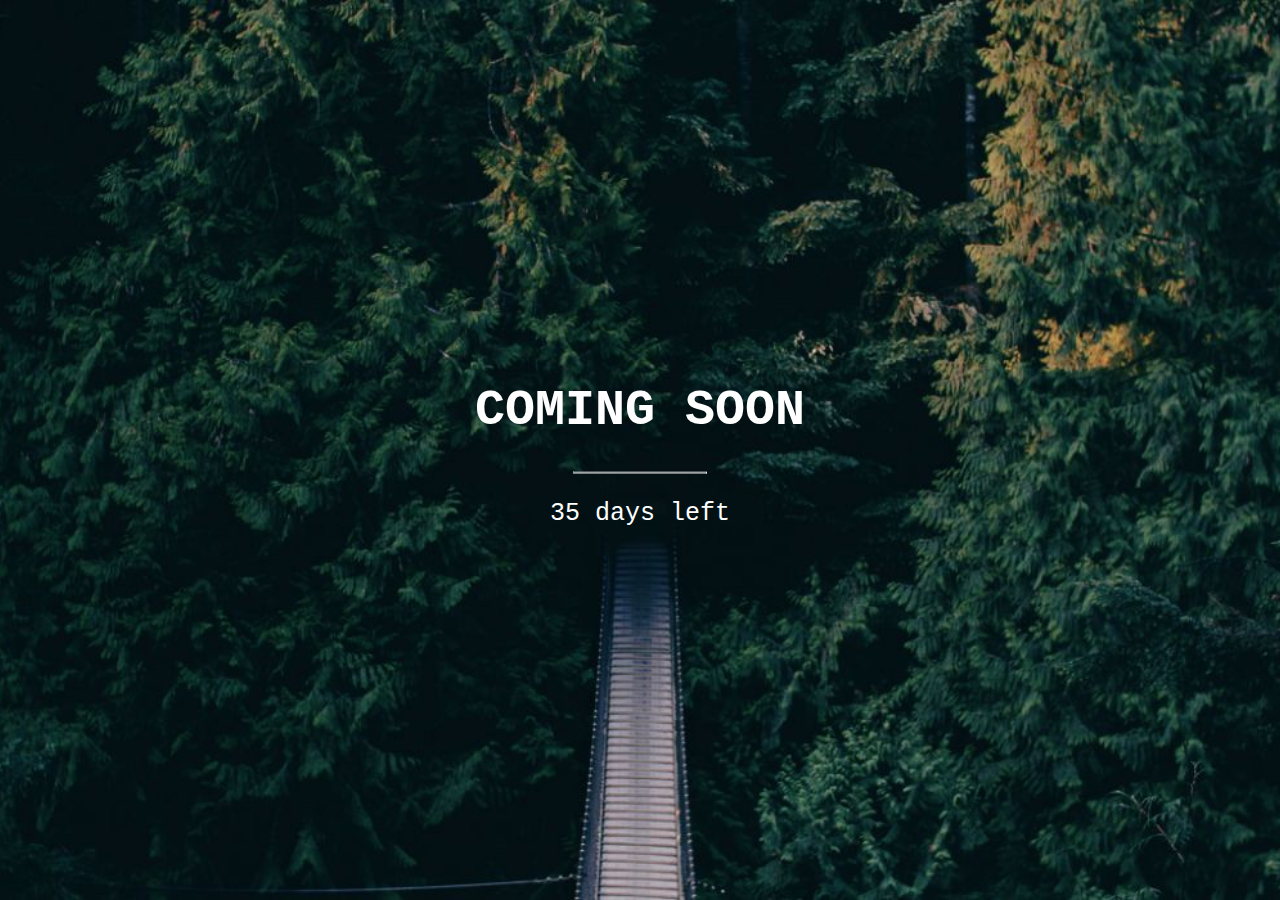
==== index.html @ c642ec2f "first commit" ====
<!DOCTYPE html>
<html>
<style>
body, html {
  height: 100%;
  margin: 0;
}

.bgimg {
  background-image: url('forestbridge.jpg');
  height: 100%;
  background-position: center;
  background-size: cover;
  position: relative;
  color: white;
  font-family: "Courier New", Courier, monospace;
  font-size: 25px;
}

.topleft {
  position: absolute;
  top: 0;
  left: 16px;
}

.bottomleft {
  position: absolute;
  bottom: 0;
  left: 16px;
}

.middle {
  position: absolute;
  top: 50%;
  left: 50%;
  transform: translate(-50%, -50%);
  text-align: center;
}

hr {
  margin: auto;
  width: 40%;
}
</style>
<body>

<div class="bgimg">
  <div class="topleft">
    <p></p>
  </div>
  <div class="middle">
    <h1>COMING SOON</h1>
    <hr>
    <p>35 days left</p>
  </div>
  <div class="bottomleft">
    <p></p>
  </div>
</div>

</body>
</html>
<script>
// Set the date we're counting down to
var countDownDate = new Date("Jan 5, 2022 15:37:25").getTime();

// Update the count down every 1 second
var x = setInterval(function() {

  // Get todays date and time
  var now = new Date().getTime();

  // Find the distance between now an the count down date
  var distance = countDownDate - now;

  // Time calculations for days, hours, minutes and seconds
  var days = Math.floor(distance / (1000 * 60 * 60 * 24));
  var hours = Math.floor((distance % (1000 * 60 * 60 * 24)) / (1000 * 60 * 60));
  var minutes = Math.floor((distance % (1000 * 60 * 60)) / (1000 * 60));
  var seconds = Math.floor((distance % (1000 * 60)) / 1000);

  // Display the result in an element with id="demo"
  document.getElementById("demo").innerHTML = days + "d " + hours + "h "
  + minutes + "m " + seconds + "s ";

  // If the count down is finished, write some text
  if (distance < 0) {
    clearInterval(x);
    document.getElementById("demo").innerHTML = "EXPIRED";
  }
}, 1000);
</script>
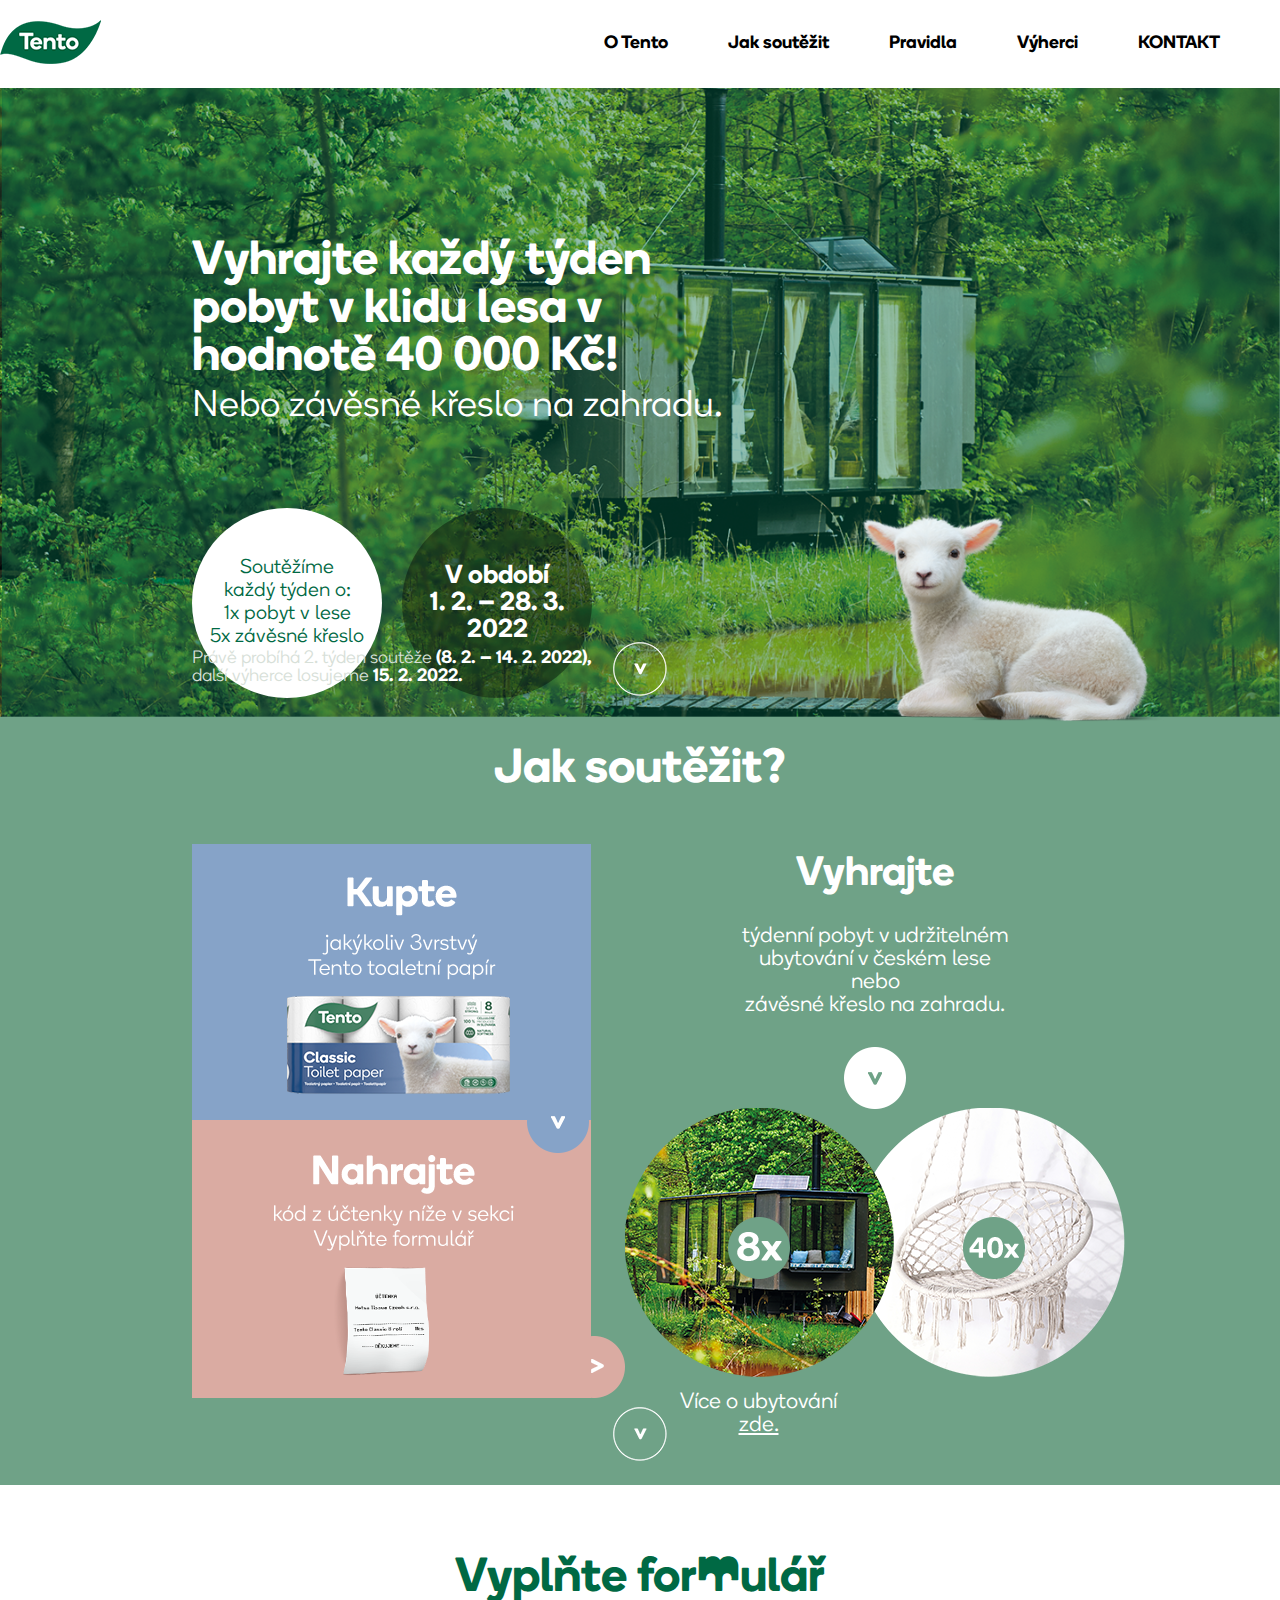
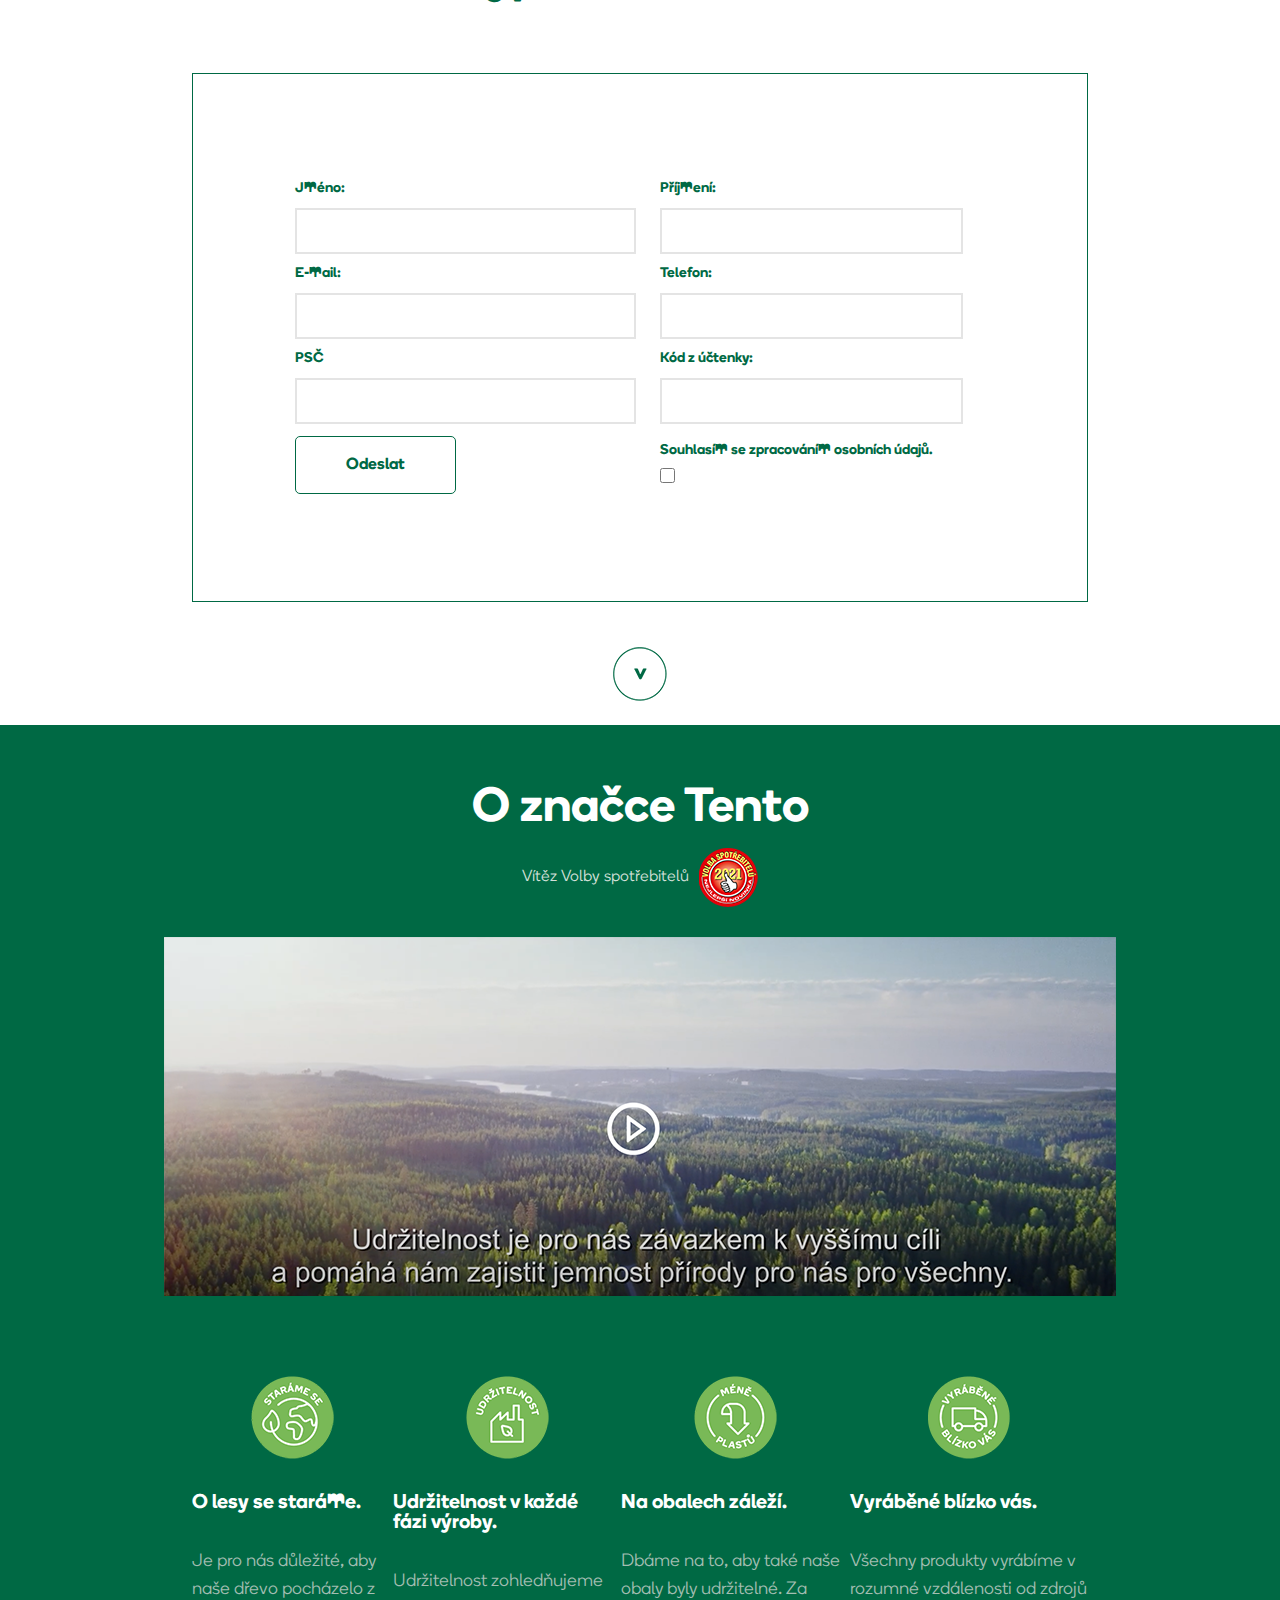
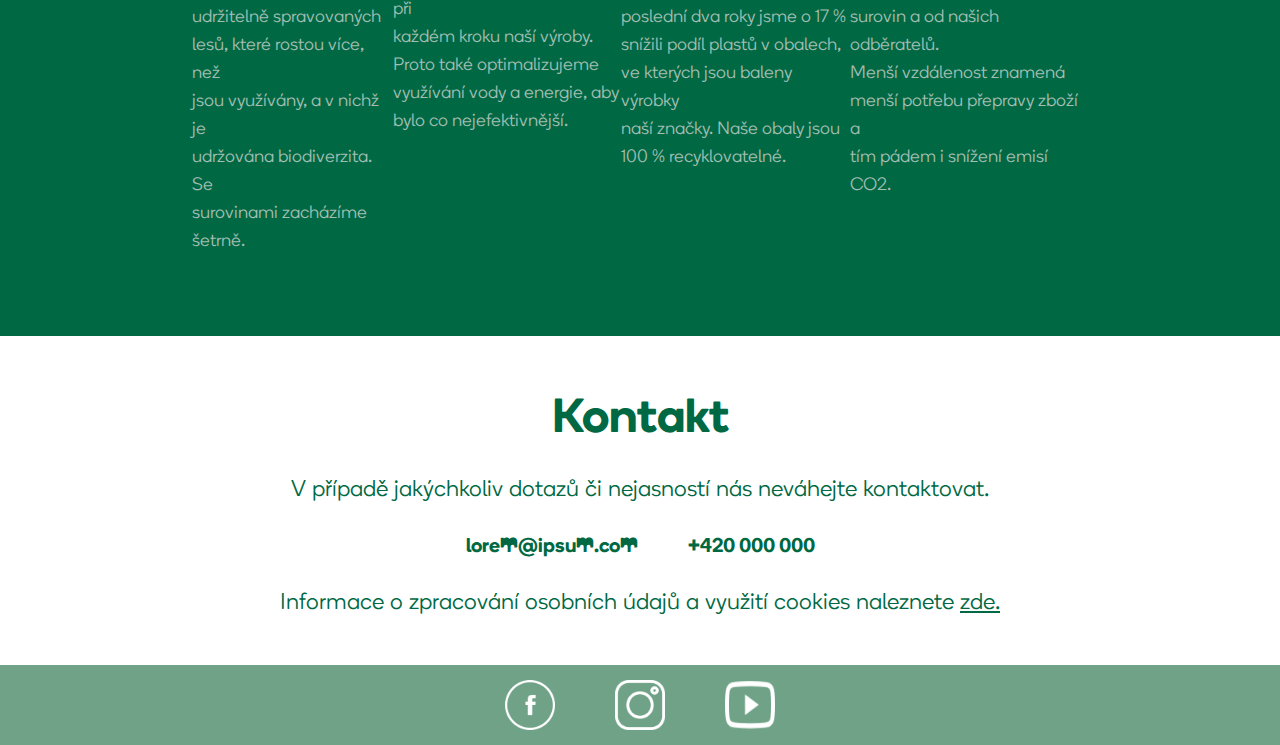
==== commit 39fe36ed: "commit new html page" ====
--- a/index.html
+++ b/index.html
@@ -1,93 +1,184 @@
 <!DOCTYPE html>
 <html>
-<style>
-body, html {
-  height: 100%;
-  margin: 0;
-}
+    <head>
+        <link href="./assets/css/style.css" rel="stylesheet" type="text/css">
+        <link href="./assets/css/font.css" rel="stylesheet" type="text/css">
+    </head>
+    <body>
+        <header class="header-contain">
+            <div class="logo-img">
+                <img src="./assets/images/Logo.png">
+            </div>
+            <div class="menu">
+                <a href="">O Tento</a>
+                <a href="">Jak soutěžit </a>
+                <a href="">Pravidla</a>
+                <a href="">Výherci</a>
+                <a href="">KONTAKT</a>
+            </div>
+        </header>
+        <main class="index">
+            <div class="banner-img">
+                <img class="w-100" src="./assets/images/header-img.png">
+                <h2 class="banner-text-sm">Vyhrajte každý týden <br> pobyt v klidu lesa v <br> hodnotě 40 000 Kč!</h2>
+                <h4 class="banner-text-bi">Nebo závěsné křeslo na zahradu.</h4>
+                <div class="banner-text-rd">
+                    <div>Soutěžíme<br>každý týden o:<br> 1x pobyt v lese<br>5x závěsné křeslo</div>
+                    <div>V období<br>1. 2. – 28. 3.<br>2022</div>
+                </div>
+                <div class="banner-text-end">Právě probíhá 2. týden soutěže <label>(8. 2. – 14. 2. 2022),</label> <br>
+                    další výherce losujeme <label>15. 2. 2022.</label> 
+                </div>
+                <div class="banner-img-next">
+                    <img src="./assets/images/next.png">
+                </div>
+            </div>
+            <section class="sec1">
+                <div class="sec1-title">
+                    Jak soutěžit? 
+                </div>
+                <div class="sec1-content">
+                    <div>
+                        <img src="./assets/images/Functionality.png">
+                    </div>
+                    <div class="sec1-right">
+                        <div>
+                            Vyhrajte
+                        </div>
+                        <div>
+                            týdenní pobyt v udržitelném <br>ubytování v českém lese<br> nebo<br>závěsné křeslo na zahradu.
+                        </div>
+                        <div>
+                            <img src="./assets/images/sec1-right.png">
+                        </div>
+                        <div>
+                            <img class="m-t-5m" src="./assets/images/Block 2_ How TO.png">
+                        </div>
+                        <div>
+                            Více o ubytování
+                            <p>zde.</p>
+                        </div>
+                    </div>
+                </div>
+                <div class="sec1-next">
+                    <img src="./assets/images/next.png">
+                </div>
+            </section>
+            <section class="sec2">
+                <div class="sec2-title">
+                    Vyplňte formulář
+                </div>
+                <div class="sec2-content">
+                    <table class="data-in">
+                        <tr>
+                            <td>Jméno:</td>
+                            <td>Příjmení:</td>
+                        </tr>
+                        <tr>
+                            <td><input></td>
+                            <td><input></td>
+                        </tr>
+                        <tr>
+                            <td>E-mail:</td>
+                            <td>Telefon: </td>
+                        </tr>
+                        <tr>
+                            <td><input></td>
+                            <td><input></td>
+                        </tr>
+                        <tr>
+                            <td>PSČ</td>
+                            <td>Kód z účtenky:</td>
+                        </tr>
+                        <tr>
+                            <td><input></td>
+                            <td><input></td>
+                        </tr>
+                        <tr>
+                            <td><button class="submit">Odeslat</button> </td>
+                            <td>
+                                Souhlasím se zpracováním <span>osobních údajů.</span><br>  
+                                <input type="checkbox" class="question-check">
+                            </td>
+                        </tr>
+                    </table>
+                </div>
+                <div class="sec2-next">
+                    <img src="./assets/images/sec2-next.png">
+                </div>
+            </section>
+            <section class="sec3">
+                <div class="sec1-title">
+                    O značce Tento
+                </div>
+                <div class="sec3-title-content">
+                    <div>Vítěz Volby spotřebitelů</div>
+                    <img src="./assets/images/VS 21 logo CZ outline_kruh 1.png">
+                </div>
+                <div class="move">
+                    <img src="./assets/images/Movie.png">
+                </div>
+                <div class="brand">
+                    <div>
+                        <img src="./assets/images/image 1.png">
+                        <div class="brand-title">O lesy se staráme.</div>
+                        <div class="brand-content">Je pro nás důležité, aby <br> naše dřevo pocházelo z <br>udržitelně spravovaných <br>
+                             lesů, které rostou více, než <br> jsou využívány, a v nichž je <br>
+                             udržována biodiverzita. Se <br> surovinami zacházíme<br>šetrně.</div>
+                    </div>
+                    <div>
+                        <img src="./assets/images/image 2.png">
+                        <div class="brand-title">Udržitelnost v každé<br>
+                        fázi výroby.</div>
+                        <div class="brand-content">Udržitelnost zohledňujeme při <br>
+                            každém kroku naší výroby. <br> Proto také optimalizujeme <br>
+                            využívání vody a energie, aby <br> bylo co nejefektivnější.</div>
+                    </div>
+                    <div>
+                        <img src="./assets/images/image 3.png">
+                        <div class="brand-title">Na obalech záleží.</div>
+                        <div class="brand-content">Dbáme na to, aby také naše 
+                            <br>obaly byly udržitelné. Za<br> poslední dva roky jsme o 17 % <br>
+                            snížili podíl plastů v obalech,<br> 
+                            ve kterých jsou baleny výrobky <br>
+                            naší značky. Naše obaly jsou <br> 100 % recyklovatelné. </div>
+                    </div>
+                    <div>
+                        <img src="./assets/images/image 4.png">
+                        <div class="brand-title">Vyráběné blízko vás.</div>
+                        <div class="brand-content">Všechny produkty vyrábíme v <br>
+                            rozumné vzdálenosti od zdrojů <br>
+                            surovin a od našich odběratelů.<br>
+                            Menší vzdálenost znamená <br>
+                            menší potřebu přepravy zboží a<br>
+                            tím pádem i snížení emisí CO2.</div>
+                    </div>
+                </div>
+            </section>
+            <section class="sec4">
+                <div class="sec2-title">
+                    Kontakt
+                </div>
+                <div>
+                    V případě jakýchkoliv dotazů či nejasností nás neváhejte kontaktovat.
+                </div>
+                <div class="flex">
+                    <div>lorem@ipsum.com</div>
+                    <div>+420 000 000</div>
+                </div>
+                <div>
+                    Informace o zpracování osobních údajů a využití cookies naleznete
+                    <label>zde.</label>
+                </div>
+            </section>
 
-.bgimg {
-  background-image: url('forestbridge.jpg');
-  height: 100%;
-  background-position: center;
-  background-size: cover;
-  position: relative;
-  color: white;
-  font-family: "Courier New", Courier, monospace;
-  font-size: 25px;
-}
-
-.topleft {
-  position: absolute;
-  top: 0;
-  left: 16px;
-}
-
-.bottomleft {
-  position: absolute;
-  bottom: 0;
-  left: 16px;
-}
-
-.middle {
-  position: absolute;
-  top: 50%;
-  left: 50%;
-  transform: translate(-50%, -50%);
-  text-align: center;
-}
-
-hr {
-  margin: auto;
-  width: 40%;
-}
-</style>
-<body>
-
-<div class="bgimg">
-  <div class="topleft">
-    <p></p>
-  </div>
-  <div class="middle">
-    <h1>COMING SOON</h1>
-    <hr>
-    <p>35 days left</p>
-  </div>
-  <div class="bottomleft">
-    <p></p>
-  </div>
-</div>
-
-</body>
-</html>
-<script>
-// Set the date we're counting down to
-var countDownDate = new Date("Jan 5, 2022 15:37:25").getTime();
-
-// Update the count down every 1 second
-var x = setInterval(function() {
-
-  // Get todays date and time
-  var now = new Date().getTime();
-
-  // Find the distance between now an the count down date
-  var distance = countDownDate - now;
-
-  // Time calculations for days, hours, minutes and seconds
-  var days = Math.floor(distance / (1000 * 60 * 60 * 24));
-  var hours = Math.floor((distance % (1000 * 60 * 60 * 24)) / (1000 * 60 * 60));
-  var minutes = Math.floor((distance % (1000 * 60 * 60)) / (1000 * 60));
-  var seconds = Math.floor((distance % (1000 * 60)) / 1000);
-
-  // Display the result in an element with id="demo"
-  document.getElementById("demo").innerHTML = days + "d " + hours + "h "
-  + minutes + "m " + seconds + "s ";
-
-  // If the count down is finished, write some text
-  if (distance < 0) {
-    clearInterval(x);
-    document.getElementById("demo").innerHTML = "EXPIRED";
-  }
-}, 1000);
-</script>
-
+            <footer>
+                <div class="footer">
+                    <img src="./assets/images/facebook.png">
+                    <img src="./assets/images/instagram (1).png">
+                    <img src="./assets/images/Layer 1.png">
+                </div>
+            </footer>
+        </main>
+    </body>
+</html>--- a/assets/css/style.css
+++ b/assets/css/style.css
@@ -0,0 +1,314 @@
+body{
+    margin: 0px;
+}
+.header-contain{
+    max-width: 1340px;
+    margin: auto;
+}
+header{
+    display: flex;
+    justify-content: space-between;
+    padding: 20px 0;
+
+}
+.menu{
+    display: flex;
+    align-items: center;
+    font-size: 18px;
+}
+.menu a{
+    margin-right: 60px;
+    color: black;
+    text-decoration: none;
+    font-size: 18px;
+    font-family: 'Bong-Semidbold' ,sans-serif;
+}
+.index{
+    max-width: 1920px;
+    margin: auto;
+}
+.banner-img{
+    width: 100%;
+    position: relative;
+    height: auto;
+}
+.w-100{
+    width: 100%;
+}
+.banner-text-sm{
+    font-family: 'Bong-Semidbold' ,sans-serif;
+    font-size: 48px;
+    position: absolute;
+    top: 150px;
+    color: white;
+    margin: 0;
+    left: 15%;
+}
+.banner-text-bi{
+    font-family: 'Bong-Light' ,sans-serif;
+    font-size: 37px;
+    position: absolute;
+    top: 300px;
+    color: white;
+    margin: 0;
+    left: 15%;
+    font-weight: normal;
+}
+.banner-text-rd{
+    display: flex;
+    width: 400px;
+    justify-content:space-between;
+    position: absolute;
+    top: 420px;
+    left: 15%;
+
+}
+.banner-text-rd div:first-child {
+    display: flex;
+    width: 190px;
+    height: 190px;
+    border-radius: 50%;
+    background-color: white;
+    font-size: 20px;
+    font-family: 'Bong-Light', sans-serif;
+    color: #006944;
+    text-align: center;
+    justify-content: center;
+    align-items: center;
+    line-height: 23px;
+}
+.banner-text-rd div:last-child{
+    width: 190px;
+    height: 190px;
+    display: flex;
+    font-size: 26px;
+    font-family: 'Bong-Semidbold' , sans-serif;
+    color: white;
+    text-align: center;
+    align-items: center;
+    background-color: rgba(0, 0, 0, 0.4);
+    border-radius: 50%;
+    justify-content: center;
+    font-weight: normal;
+}
+.banner-text-end{
+    font-family: 'Bong-Light' , sans-serif;
+    position: absolute;
+    bottom: 40px;
+    left: 15%;
+    font-size: 18px;
+    color: #d7e0d8;
+}
+.banner-text-end label{
+    font-family: 'Bong-Semidbold', sans-serif;
+    color:white;
+}
+.banner-img-next{
+    position: absolute;
+    bottom: 30px;
+    width: 100%;
+    /* height: 55px; */
+    display: flex;
+    justify-content: center;
+}
+.sec1{
+    background-color: #6fa287;
+    margin-top: -15px;
+}
+.sec1-title{
+    font-family: 'Bong-Semidbold',sans-serif;
+    font-size: 48px;
+    color:white;
+    display: flex;
+    justify-content: center;
+    padding-top: 35px;
+}
+.sec1-content{
+    display: flex;
+    padding: 50px 15%;
+    justify-content: space-between;
+}
+.sec1-right{
+    text-align: center;
+}
+.sec1-right div:first-child{
+    margin-top: 10px;
+    font-family: 'Bong-Semidbold' , sans-serif;
+    font-size: 41px;
+    color: white;
+}
+.sec1-right div:nth-child(2){
+    font-family: 'Bong-Light',sans-serif;
+    font-size: 22px;
+    color:white;
+    margin-top: 30px;
+    font-weight: normal;
+}
+.sec1-right div:nth-child(3){
+    margin-top: 30px;
+}
+.sec1-right div:nth-child(4){
+    margin-top: -5px;
+}
+.sec1-right div:nth-child(5){
+    margin-top: 10px;
+    color: #ffff;
+    font-family: 'Bong-Light', sans-serif;
+    float: left;
+    font-size: 22px;
+    margin-left: 55px;
+}
+.sec1-right div:nth-child(5) p{
+    margin: 0;
+    text-decoration: underline;
+}
+.sec1-next{
+    text-align: center;
+    margin-top: -80px;
+    padding-bottom: 20px;
+}
+.sec2{
+    padding: 20px 15%;
+}
+.sec2-title{
+    font-family: 'Bong-Semidbold',sans-serif;
+    font-size: 48px;
+    color: #006944;
+    text-align: center;
+    padding-top: 50px;
+}
+.sec2-content{
+    margin-top: 70px;
+    border: 1px solid #006944;
+    padding: 100px;
+}
+.data-in{
+    width: 100%;
+    font-size: 14px;
+    font-family: 'Bong-Semidbold';
+    color: #006944;
+}
+.data-in td{
+    padding:5px 30px 5px 0px;
+    width: 500px;
+    
+}
+.data-in input{
+    width: 100%;
+    height: 40px;
+    border: 2px solid #e4e4e4;
+}
+.submit{
+    padding: 20px 50px;
+    background-color:transparent;
+    color: #006944;
+    font-family: 'Bong-Semidbold',sans-serif;
+    font-size: 16px;
+    border: 1px solid #006944;
+    border-radius: 5px;
+}
+.question-check{
+    width: 15px !important;
+    height: 15px !important;
+    margin: 0;
+    margin-top: 10px;
+}
+.sec2-next{
+    text-align: center;
+    margin-top: 45px;
+}
+.sec3{
+    background-color: #006944;
+    padding-top: 25px;
+}
+.sec3-title-content{
+    display: flex;
+    justify-content: center;
+    font-family: 'Bong-Light', sans-serif;
+    font-size: 16px;
+    align-items: center;
+    color: #d4e0da;
+    margin-top: 15px;
+}
+.sec3-title-content div{
+    padding-right: 10px;
+}
+.move{
+    margin-top: 30px;
+    display: flex;
+    justify-content: center;
+}
+.brand{
+    display: flex;
+    padding: 80px 15%;
+    justify-content: space-between;
+}
+.brand-title{
+    font-family: 'Bong-Semidbold',sans-serif;
+    font-size: 20px;
+    margin-top: 30px;
+    color: white;
+    text-align: left !important;
+}
+.brand div{
+    text-align: center;
+}
+.brand-content{
+    text-align: left !important;
+    margin-top: 35px;
+    font-family: 'Bong-Light',sans-serif;
+    font-size: 18px;
+    color: #a3beb2;
+    line-height: 28px;
+}
+.sec4{
+    padding: 10px 0 50px 0px;
+    text-align: center;
+}
+.sec4 div:nth-child(2){
+    font-family: 'Bong-Light',sans-serif;
+    font-size: 23px;
+    color: #006944;
+    margin-top: 35px;
+}
+.sec4 div:nth-child(3){
+    font-family: 'Bong-Semidbold';
+    font-size: 20px;
+    color: #006944;
+    margin-top: 35px;
+    display: flex;
+    justify-content: center;
+}
+.flex div:last-child{
+    margin-left: 50px;
+    margin-top: 0px;
+    font-family: 'Bong-Semidbold',sans-serif;
+    font-size: 20px;
+}
+.sec4 div:nth-child(4){
+    font-family: 'Bong-Light',sans-serif;
+    font-size: 23px;
+    color: #006944;
+    margin-top: 35px;
+}
+.sec4 div:nth-child(4) label{
+    font-family: 'Bong-Light',sans-serif;
+    font-size: 23px;
+    color: #006944;
+    text-decoration: underline;
+}
+footer{
+    height: 80px;
+    background-color: #6fa287;
+    text-align: center;
+}
+.footer{
+    display: flex;
+    align-items: center;
+    justify-content: center;
+    height: 100%;
+}
+.footer img{
+    margin: 0px 30px;
+    width: 50px;
+}
--- a/assets/css/font.css
+++ b/assets/css/font.css
@@ -0,0 +1,13 @@
+@font-face {
+    font-family: Bong-Semidbold;
+    src: url("../font/Boing/Boing-Semibold.otf") format("opentype");
+    font-weight: bold;
+    font-style: normal;
+    font-display: swap;
+}
+@font-face{
+    font-family: Bong-Light;
+    src: url('../font/Boing/Boing-Light.otf') format('opentype');
+    font-style: normal;
+    font-display: swap;
+}
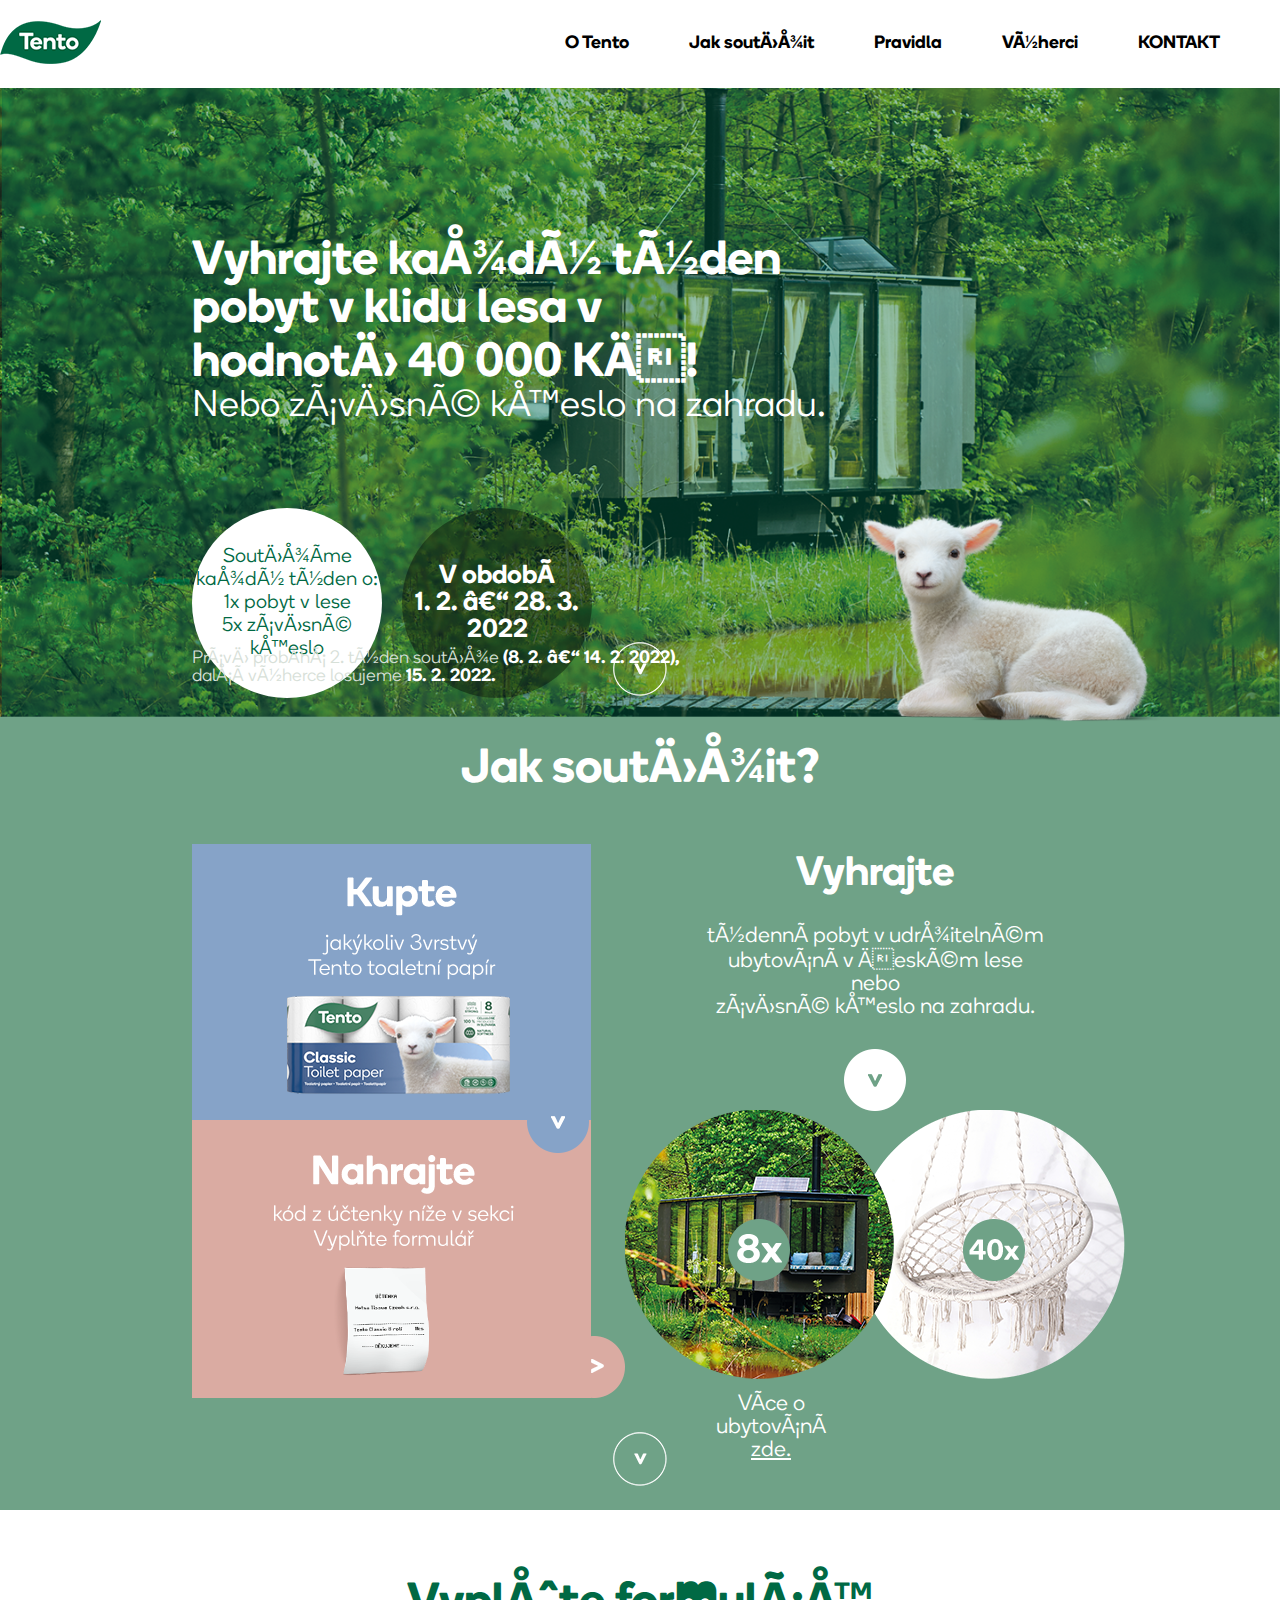
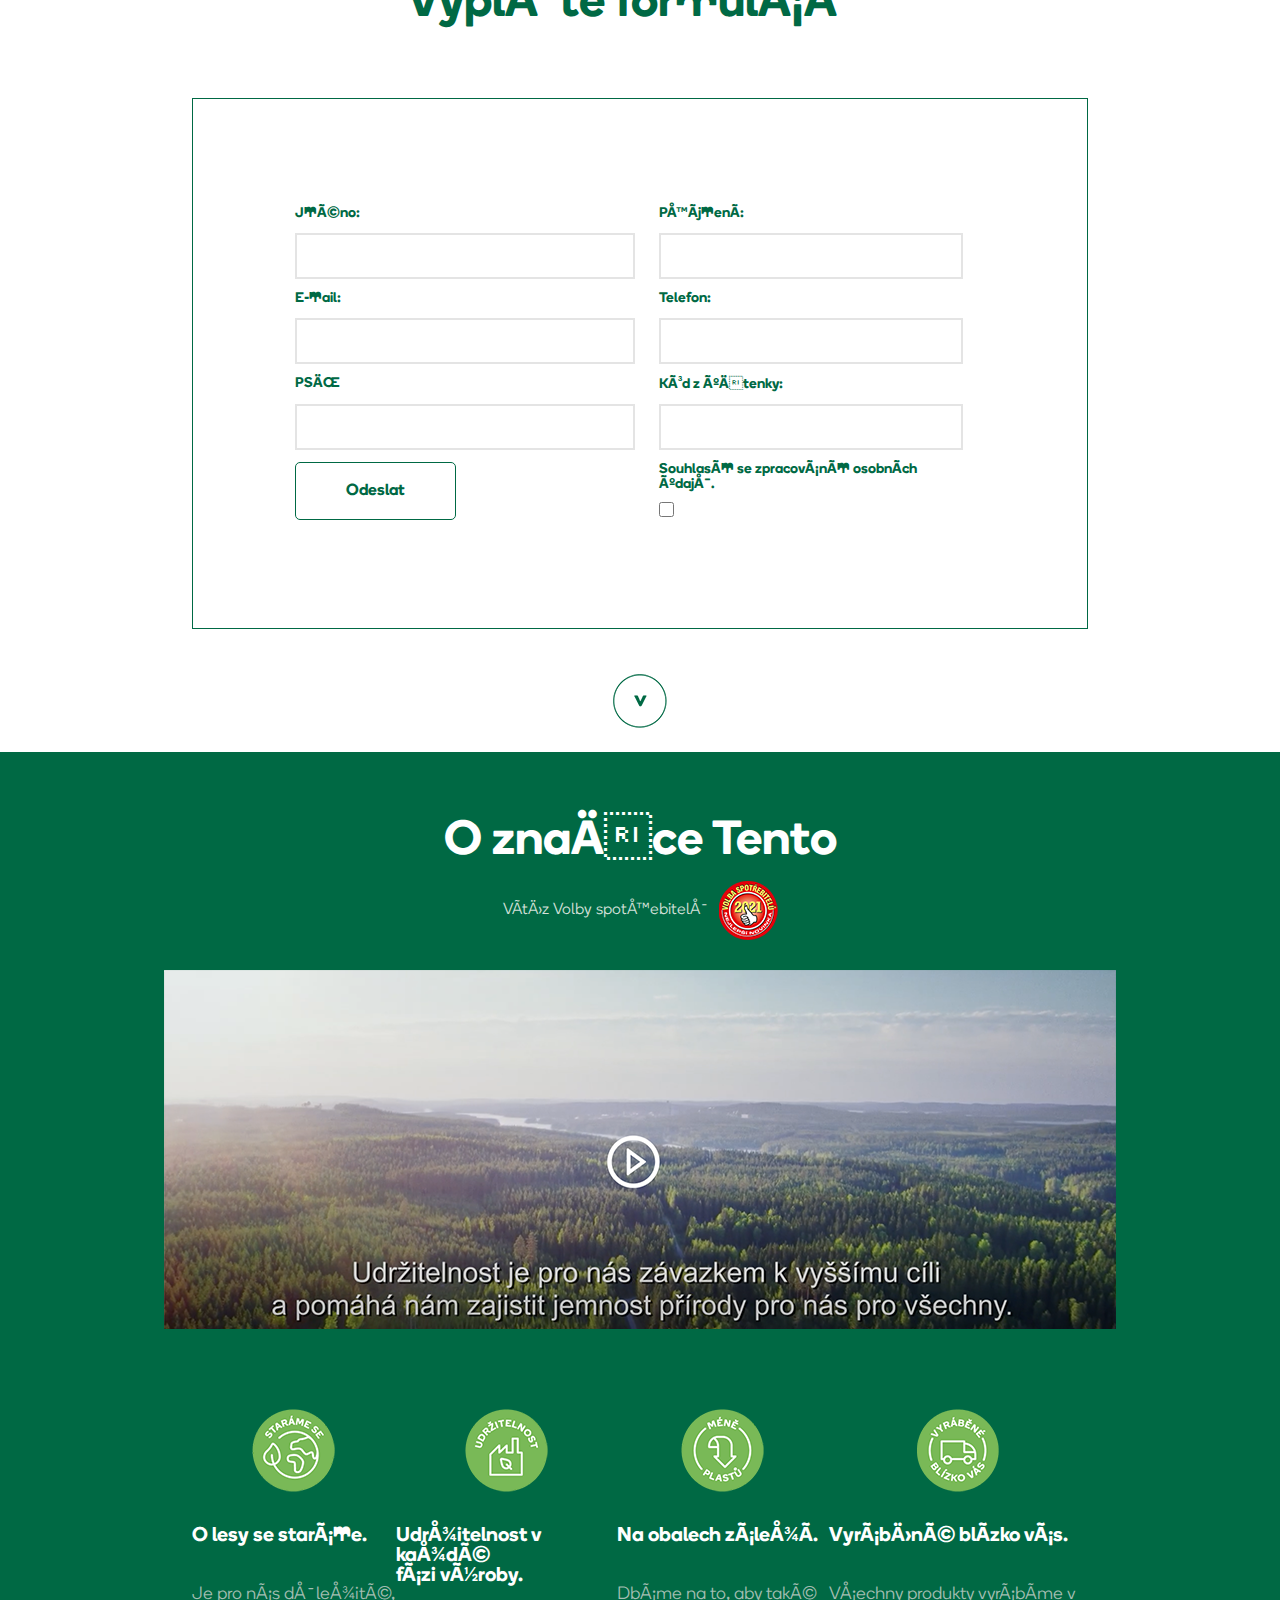
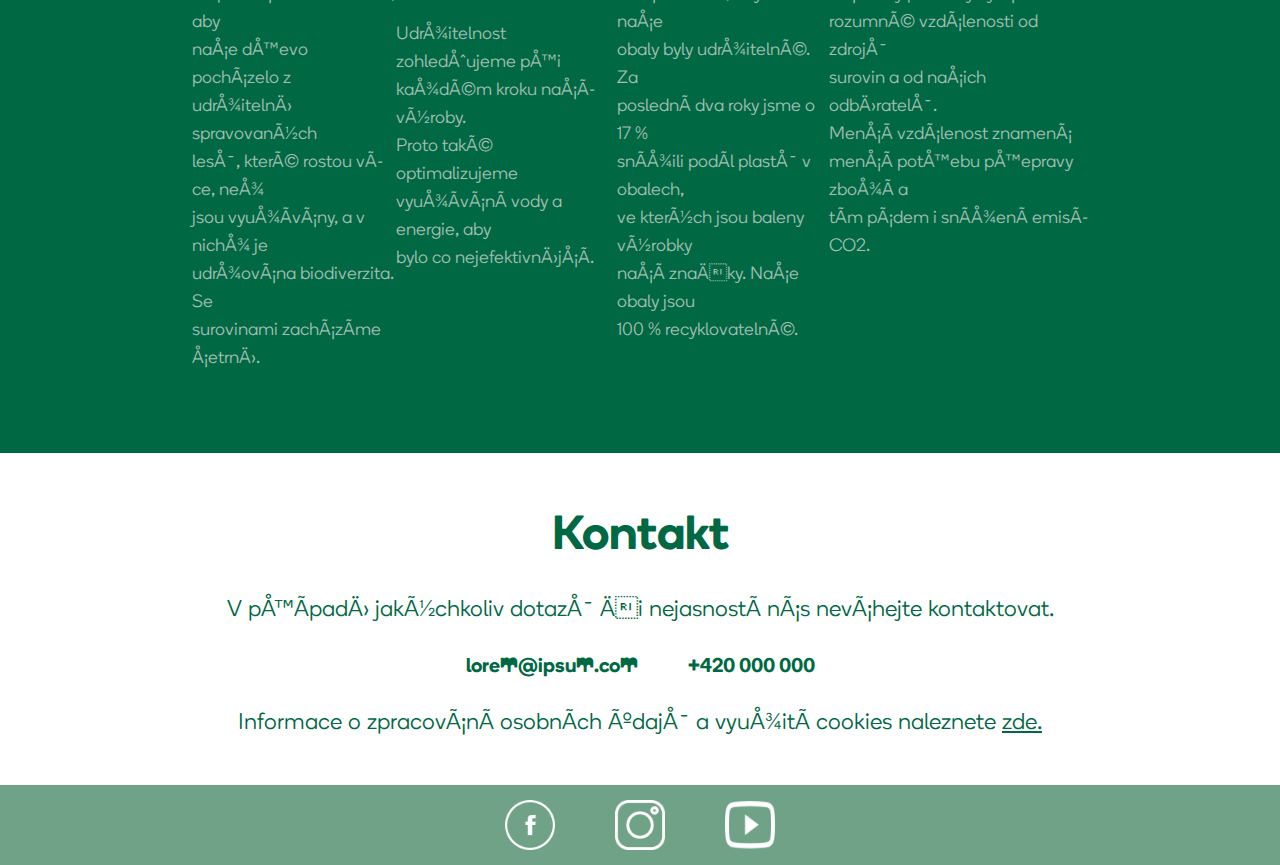
==== commit ff0127bb: "minor fix" ====
--- a/index.html
+++ b/index.html
@@ -1,184 +1,175 @@
 <!DOCTYPE html>
 <html>
-    <head>
-        <link href="./assets/css/style.css" rel="stylesheet" type="text/css">
-        <link href="./assets/css/font.css" rel="stylesheet" type="text/css">
-    </head>
-    <body>
-        <header class="header-contain">
-            <div class="logo-img">
-                <img src="./assets/images/Logo.png">
+
+<head>
+    <meta name="viewport" content="width=device-width, initial-scale=1">
+    <meta charset="charset=utf-8">
+    <link href="./assets/css/style.css" rel="stylesheet" type="text/css">
+    <link href="./assets/css/font.css" rel="stylesheet" type="text/css">
+</head>
+
+<body>
+    <header class="header-contain">
+        <div class="logo-img">
+            <img src="./assets/images/Logo.png">
+        </div>
+        <div class="menu">
+            <a href="">O Tento</a>
+            <a href="">Jak soutěžit </a>
+            <a href="">Pravidla</a>
+            <a href="">Výherci</a>
+            <a href="">KONTAKT</a>
+        </div>
+    </header>
+    <main class="index">
+        <div class="banner-img">
+            <img class="w-100" src="./assets/images/header-img.png">
+            <h2 class="banner-text-sm">Vyhrajte každý týden <br> pobyt v klidu lesa v <br> hodnotě 40 000 Kč!</h2>
+            <h4 class="banner-text-bi">Nebo závěsné křeslo na zahradu.</h4>
+            <div class="banner-text-rd">
+                <div>Soutěžíme<br>každý týden o:<br> 1x pobyt v lese<br>5x závěsné křeslo</div>
+                <div>V období<br>1. 2. – 28. 3.<br>2022</div>
             </div>
-            <div class="menu">
-                <a href="">O Tento</a>
-                <a href="">Jak soutěžit </a>
-                <a href="">Pravidla</a>
-                <a href="">Výherci</a>
-                <a href="">KONTAKT</a>
+            <div class="banner-text-end">Právě probíhá 2. týden soutěže <label>(8. 2. – 14. 2. 2022),</label> <br> další výherce losujeme <label>15. 2. 2022.</label>
             </div>
-        </header>
-        <main class="index">
-            <div class="banner-img">
-                <img class="w-100" src="./assets/images/header-img.png">
-                <h2 class="banner-text-sm">Vyhrajte každý týden <br> pobyt v klidu lesa v <br> hodnotě 40 000 Kč!</h2>
-                <h4 class="banner-text-bi">Nebo závěsné křeslo na zahradu.</h4>
-                <div class="banner-text-rd">
-                    <div>Soutěžíme<br>každý týden o:<br> 1x pobyt v lese<br>5x závěsné křeslo</div>
-                    <div>V období<br>1. 2. – 28. 3.<br>2022</div>
+            <div class="banner-img-next">
+                <img src="./assets/images/next.png">
+            </div>
+        </div>
+        <section class="sec1">
+            <div class="sec1-title">
+                Jak soutěžit?
+            </div>
+            <div class="sec1-content">
+                <div>
+                    <img src="./assets/images/Functionality.png">
                 </div>
-                <div class="banner-text-end">Právě probíhá 2. týden soutěže <label>(8. 2. – 14. 2. 2022),</label> <br>
-                    další výherce losujeme <label>15. 2. 2022.</label> 
-                </div>
-                <div class="banner-img-next">
-                    <img src="./assets/images/next.png">
+                <div class="sec1-right">
+                    <div>
+                        Vyhrajte
+                    </div>
+                    <div>
+                        týdenní pobyt v udržitelném <br>ubytování v českém lese<br> nebo<br>závěsné křeslo na zahradu.
+                    </div>
+                    <div>
+                        <img src="./assets/images/sec1-right.png">
+                    </div>
+                    <div>
+                        <img class="m-t-5m" src="./assets/images/Block 2_ How TO.png">
+                    </div>
+                    <div>
+                        Více o ubytování
+                        <p>zde.</p>
+                    </div>
                 </div>
             </div>
-            <section class="sec1">
-                <div class="sec1-title">
-                    Jak soutěžit? 
-                </div>
-                <div class="sec1-content">
-                    <div>
-                        <img src="./assets/images/Functionality.png">
-                    </div>
-                    <div class="sec1-right">
-                        <div>
-                            Vyhrajte
-                        </div>
-                        <div>
-                            týdenní pobyt v udržitelném <br>ubytování v českém lese<br> nebo<br>závěsné křeslo na zahradu.
-                        </div>
-                        <div>
-                            <img src="./assets/images/sec1-right.png">
-                        </div>
-                        <div>
-                            <img class="m-t-5m" src="./assets/images/Block 2_ How TO.png">
-                        </div>
-                        <div>
-                            Více o ubytování
-                            <p>zde.</p>
-                        </div>
-                    </div>
-                </div>
-                <div class="sec1-next">
-                    <img src="./assets/images/next.png">
-                </div>
-            </section>
-            <section class="sec2">
-                <div class="sec2-title">
-                    Vyplňte formulář
-                </div>
-                <div class="sec2-content">
-                    <table class="data-in">
-                        <tr>
-                            <td>Jméno:</td>
-                            <td>Příjmení:</td>
-                        </tr>
-                        <tr>
-                            <td><input></td>
-                            <td><input></td>
-                        </tr>
-                        <tr>
-                            <td>E-mail:</td>
-                            <td>Telefon: </td>
-                        </tr>
-                        <tr>
-                            <td><input></td>
-                            <td><input></td>
-                        </tr>
-                        <tr>
-                            <td>PSČ</td>
-                            <td>Kód z účtenky:</td>
-                        </tr>
-                        <tr>
-                            <td><input></td>
-                            <td><input></td>
-                        </tr>
-                        <tr>
-                            <td><button class="submit">Odeslat</button> </td>
-                            <td>
-                                Souhlasím se zpracováním <span>osobních údajů.</span><br>  
-                                <input type="checkbox" class="question-check">
-                            </td>
-                        </tr>
-                    </table>
-                </div>
-                <div class="sec2-next">
-                    <img src="./assets/images/sec2-next.png">
-                </div>
-            </section>
-            <section class="sec3">
-                <div class="sec1-title">
-                    O značce Tento
-                </div>
-                <div class="sec3-title-content">
-                    <div>Vítěz Volby spotřebitelů</div>
-                    <img src="./assets/images/VS 21 logo CZ outline_kruh 1.png">
-                </div>
-                <div class="move">
-                    <img src="./assets/images/Movie.png">
-                </div>
-                <div class="brand">
-                    <div>
-                        <img src="./assets/images/image 1.png">
-                        <div class="brand-title">O lesy se staráme.</div>
-                        <div class="brand-content">Je pro nás důležité, aby <br> naše dřevo pocházelo z <br>udržitelně spravovaných <br>
-                             lesů, které rostou více, než <br> jsou využívány, a v nichž je <br>
-                             udržována biodiverzita. Se <br> surovinami zacházíme<br>šetrně.</div>
-                    </div>
-                    <div>
-                        <img src="./assets/images/image 2.png">
-                        <div class="brand-title">Udržitelnost v každé<br>
-                        fázi výroby.</div>
-                        <div class="brand-content">Udržitelnost zohledňujeme při <br>
-                            každém kroku naší výroby. <br> Proto také optimalizujeme <br>
-                            využívání vody a energie, aby <br> bylo co nejefektivnější.</div>
-                    </div>
-                    <div>
-                        <img src="./assets/images/image 3.png">
-                        <div class="brand-title">Na obalech záleží.</div>
-                        <div class="brand-content">Dbáme na to, aby také naše 
-                            <br>obaly byly udržitelné. Za<br> poslední dva roky jsme o 17 % <br>
-                            snížili podíl plastů v obalech,<br> 
-                            ve kterých jsou baleny výrobky <br>
-                            naší značky. Naše obaly jsou <br> 100 % recyklovatelné. </div>
-                    </div>
-                    <div>
-                        <img src="./assets/images/image 4.png">
-                        <div class="brand-title">Vyráběné blízko vás.</div>
-                        <div class="brand-content">Všechny produkty vyrábíme v <br>
-                            rozumné vzdálenosti od zdrojů <br>
-                            surovin a od našich odběratelů.<br>
-                            Menší vzdálenost znamená <br>
-                            menší potřebu přepravy zboží a<br>
-                            tím pádem i snížení emisí CO2.</div>
-                    </div>
-                </div>
-            </section>
-            <section class="sec4">
-                <div class="sec2-title">
-                    Kontakt
+            <div class="sec1-next">
+                <img src="./assets/images/next.png">
+            </div>
+        </section>
+        <section class="sec2">
+            <div class="sec2-title">
+                Vyplňte formulář
+            </div>
+            <div class="sec2-content">
+                <table class="data-in">
+                    <tr>
+                        <td>Jméno:</td>
+                        <td>Příjmení:</td>
+                    </tr>
+                    <tr>
+                        <td><input></td>
+                        <td><input></td>
+                    </tr>
+                    <tr>
+                        <td>E-mail:</td>
+                        <td>Telefon: </td>
+                    </tr>
+                    <tr>
+                        <td><input></td>
+                        <td><input></td>
+                    </tr>
+                    <tr>
+                        <td>PSČ</td>
+                        <td>Kód z účtenky:</td>
+                    </tr>
+                    <tr>
+                        <td><input></td>
+                        <td><input></td>
+                    </tr>
+                    <tr>
+                        <td><button class="submit">Odeslat</button> </td>
+                        <td>
+                            Souhlasím se zpracováním <span>osobních údajů.</span><br>
+                            <input type="checkbox" class="question-check">
+                        </td>
+                    </tr>
+                </table>
+            </div>
+            <div class="sec2-next">
+                <img src="./assets/images/sec2-next.png">
+            </div>
+        </section>
+        <section class="sec3">
+            <div class="sec1-title">
+                O značce Tento
+            </div>
+            <div class="sec3-title-content">
+                <div>Vítěz Volby spotřebitelů</div>
+                <img src="./assets/images/VS 21 logo CZ outline_kruh 1.png">
+            </div>
+            <div class="move">
+                <img src="./assets/images/Movie.png">
+            </div>
+            <div class="brand">
+                <div>
+                    <img src="./assets/images/image 1.png">
+                    <div class="brand-title">O lesy se staráme.</div>
+                    <div class="brand-content">Je pro nás důležité, aby <br> naše dřevo pocházelo z <br>udržitelně spravovaných <br> lesů, které rostou více, než <br> jsou využívány, a v nichž je <br> udržována biodiverzita. Se <br> surovinami zacházíme<br>šetrně.</div>
                 </div>
                 <div>
-                    V případě jakýchkoliv dotazů či nejasností nás neváhejte kontaktovat.
-                </div>
-                <div class="flex">
-                    <div>lorem@ipsum.com</div>
-                    <div>+420 000 000</div>
+                    <img src="./assets/images/image 2.png">
+                    <div class="brand-title">Udržitelnost v každé<br> fázi výroby.</div>
+                    <div class="brand-content">Udržitelnost zohledňujeme při <br> každém kroku naší výroby. <br> Proto také optimalizujeme <br> využívání vody a energie, aby <br> bylo co nejefektivnější.</div>
                 </div>
                 <div>
-                    Informace o zpracování osobních údajů a využití cookies naleznete
-                    <label>zde.</label>
+                    <img src="./assets/images/image 3.png">
+                    <div class="brand-title">Na obalech záleží.</div>
+                    <div class="brand-content">Dbáme na to, aby také naše
+                        <br>obaly byly udržitelné. Za<br> poslední dva roky jsme o 17 % <br> snížili podíl plastů v obalech,<br> ve kterých jsou baleny výrobky <br> naší značky. Naše obaly jsou <br> 100 % recyklovatelné. </div>
                 </div>
-            </section>
+                <div>
+                    <img src="./assets/images/image 4.png">
+                    <div class="brand-title">Vyráběné blízko vás.</div>
+                    <div class="brand-content">Všechny produkty vyrábíme v <br> rozumné vzdálenosti od zdrojů <br> surovin a od našich odběratelů.<br> Menší vzdálenost znamená <br> menší potřebu přepravy zboží a<br> tím pádem i snížení emisí CO2.</div>
+                </div>
+            </div>
+        </section>
+        <section class="sec4">
+            <div class="sec2-title">
+                Kontakt
+            </div>
+            <div>
+                V případě jakýchkoliv dotazů či nejasností nás neváhejte kontaktovat.
+            </div>
+            <div class="flex">
+                <div>lorem@ipsum.com</div>
+                <div>+420 000 000</div>
+            </div>
+            <div>
+                Informace o zpracování osobních údajů a využití cookies naleznete
+                <label>zde.</label>
+            </div>
+        </section>
 
-            <footer>
-                <div class="footer">
-                    <img src="./assets/images/facebook.png">
-                    <img src="./assets/images/instagram (1).png">
-                    <img src="./assets/images/Layer 1.png">
-                </div>
-            </footer>
-        </main>
-    </body>
+        <footer>
+            <div class="footer">
+                <img src="./assets/images/facebook.png">
+                <img src="./assets/images/instagram (1).png">
+                <img src="./assets/images/Layer 1.png">
+            </div>
+        </footer>
+    </main>
+</body>
+
 </html>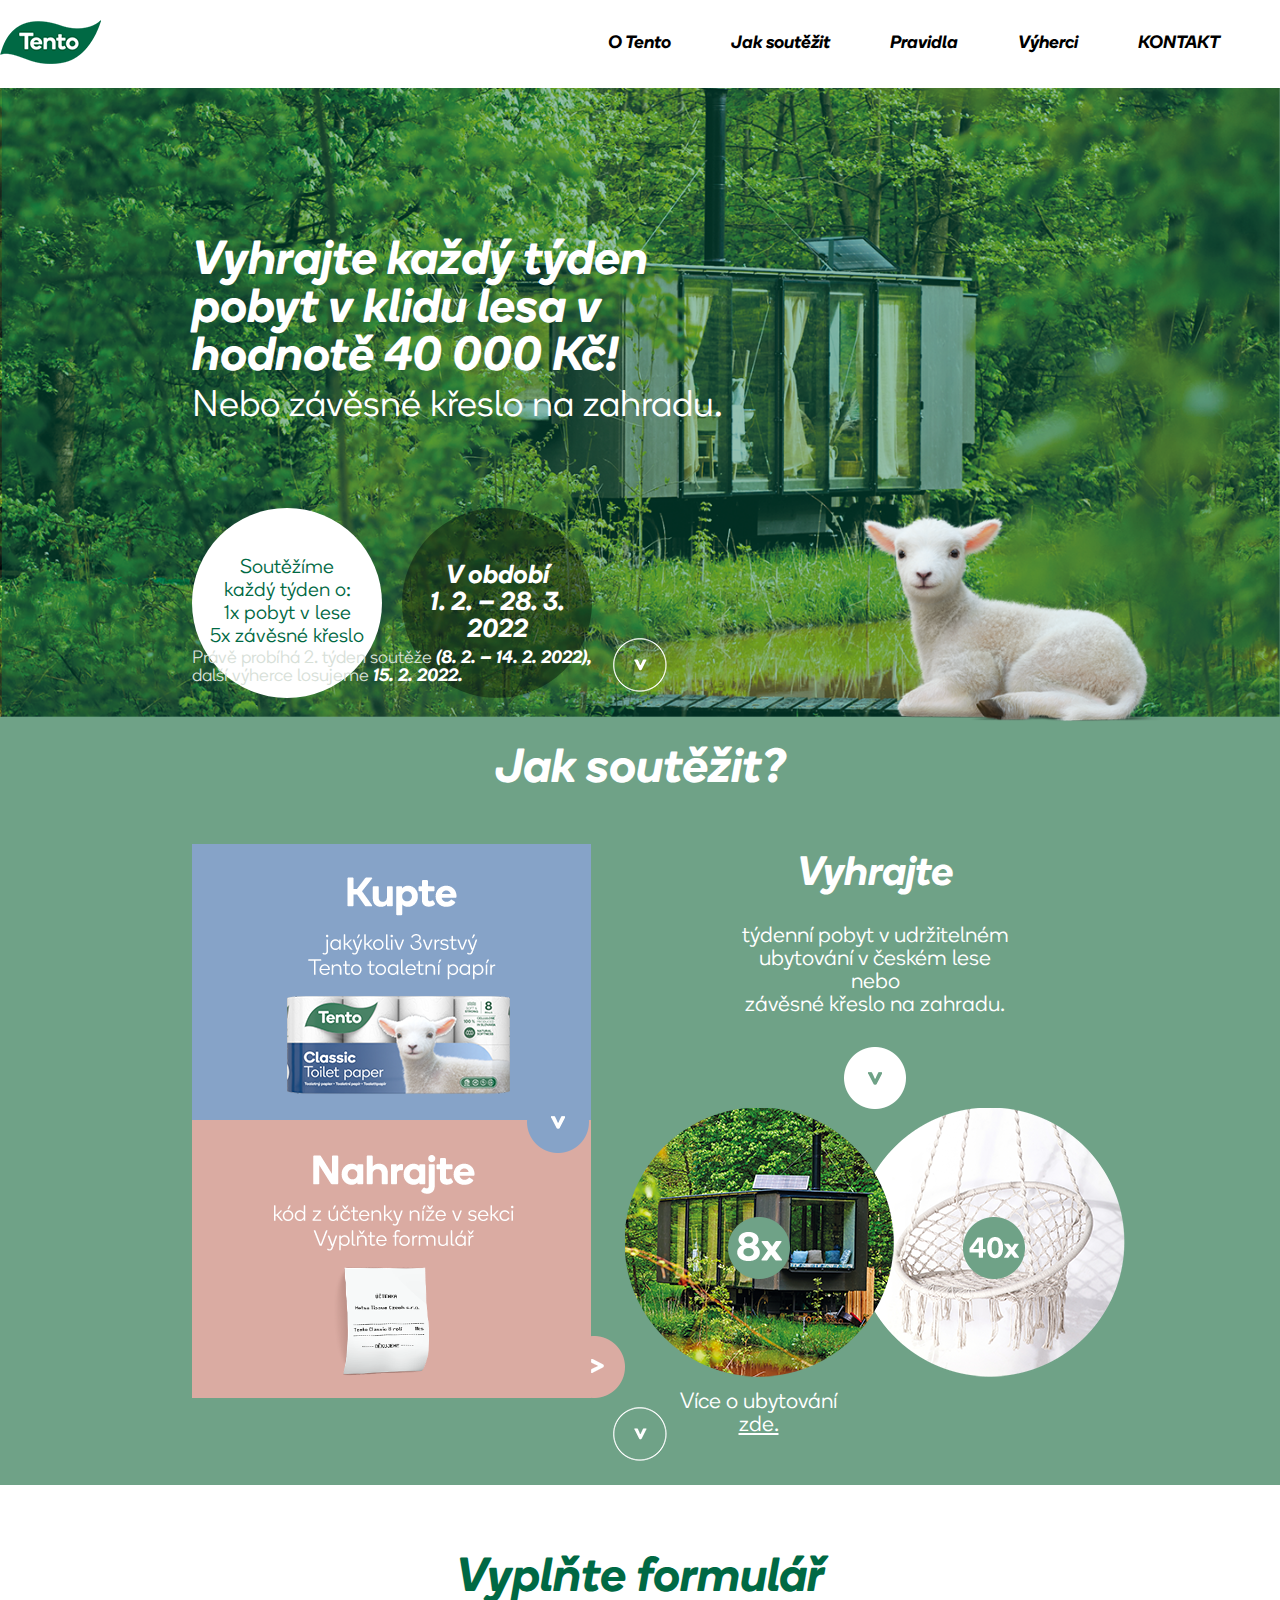
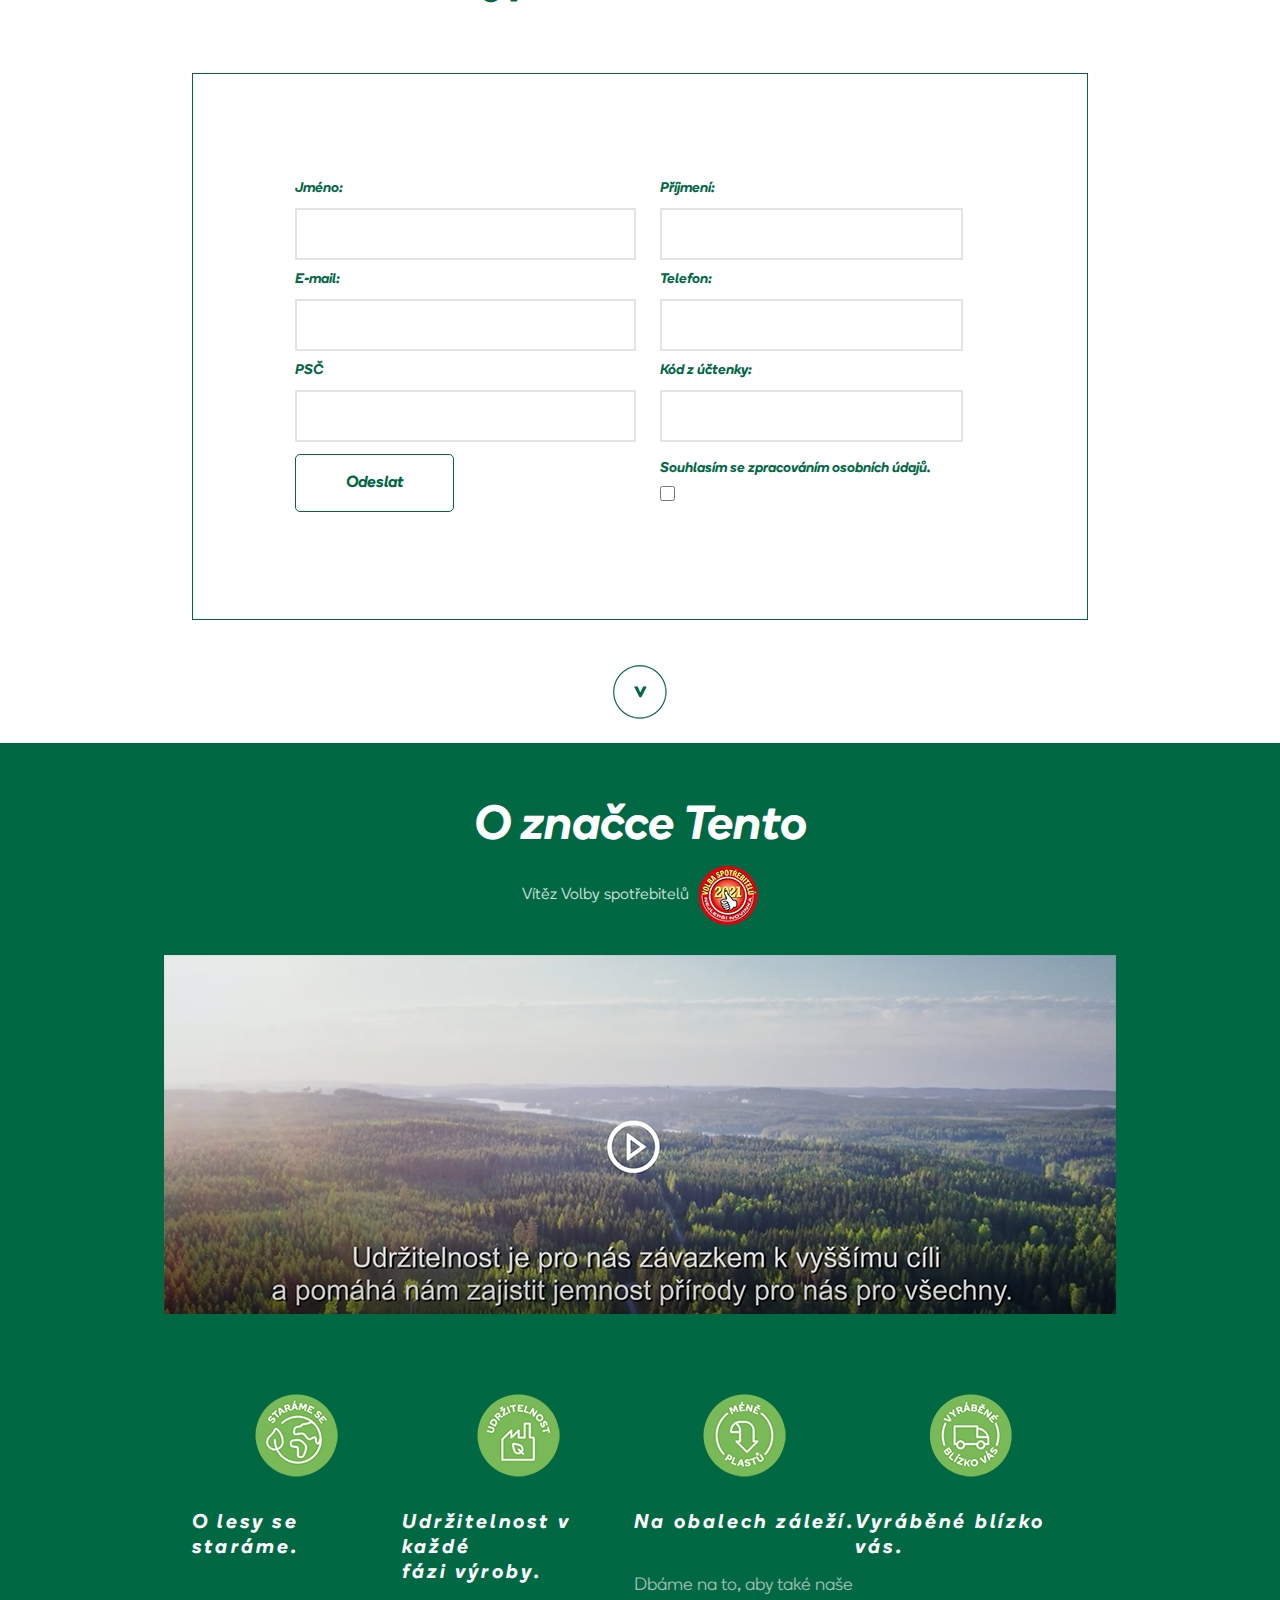
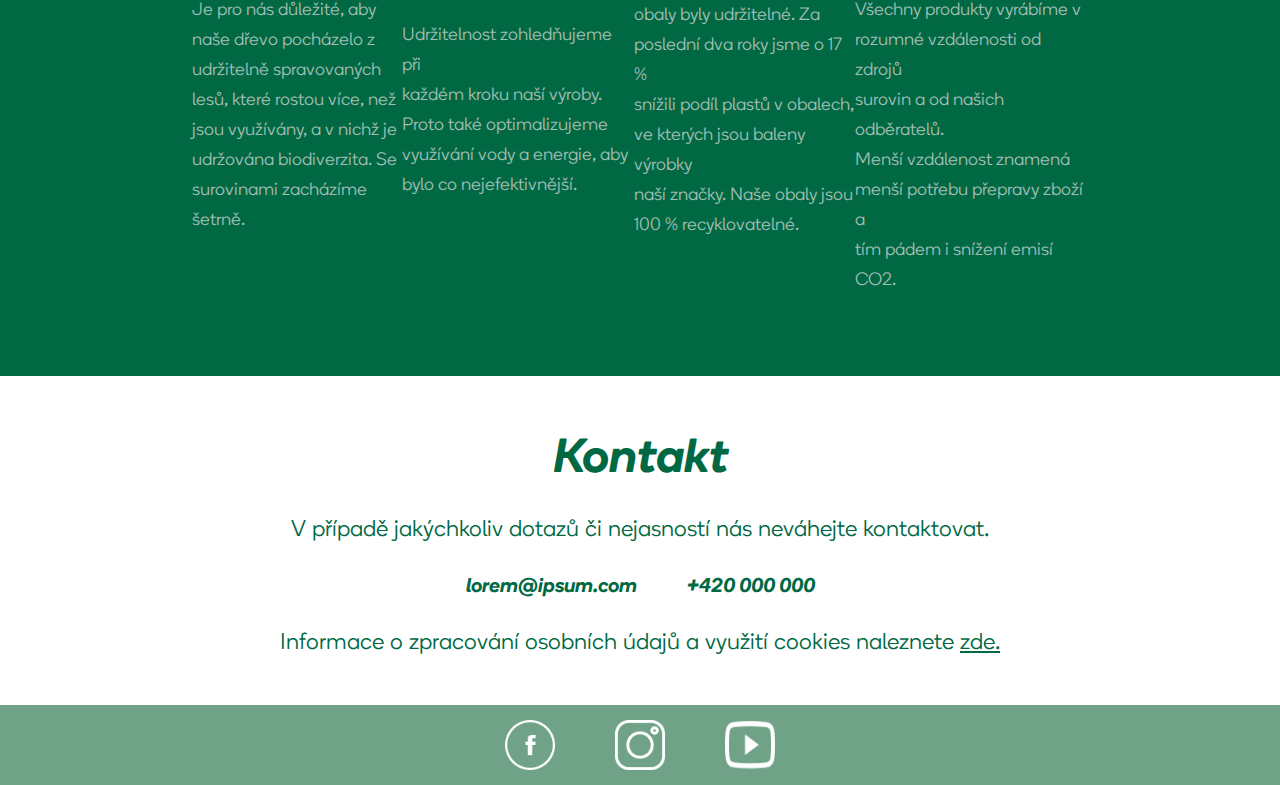
==== commit b260d666: "fix font" ====
--- a/index.html
+++ b/index.html
@@ -1,175 +1,202 @@
 <!DOCTYPE html>
 <html>
 
+<html lang="cz">
 <head>
+    <meta charset="UTF-8">
     <meta name="viewport" content="width=device-width, initial-scale=1">
-    <meta charset="charset=utf-8">
-    <link href="./assets/css/style.css" rel="stylesheet" type="text/css">
-    <link href="./assets/css/font.css" rel="stylesheet" type="text/css">
-</head>
+    <!-- Internal Stylesheet -->
+        <link href="./assets/css/style.css" rel="stylesheet" type="text/css">
+        <link href="./assets/css/font.css" rel="stylesheet" type="text/css">
+        
+        <!-- External Stylesheet -->
+        <link href="https://cdn.jsdelivr.net/npm/bootstrap@5.1.0/dist/css/bootstrap.min.css" rel="stylesheet" integrity="sha384-KyZXEAg3QhqLMpG8r+8fhAXLRk2vvoC2f3B09zVXn8CA5QIVfZOJ3BCsw2P0p/We" crossorigin="anonymous">
 
-<body>
-    <header class="header-contain">
-        <div class="logo-img">
-            <img src="./assets/images/Logo.png">
-        </div>
-        <div class="menu">
-            <a href="">O Tento</a>
-            <a href="">Jak soutěžit </a>
-            <a href="">Pravidla</a>
-            <a href="">Výherci</a>
-            <a href="">KONTAKT</a>
-        </div>
-    </header>
-    <main class="index">
-        <div class="banner-img">
-            <img class="w-100" src="./assets/images/header-img.png">
-            <h2 class="banner-text-sm">Vyhrajte každý týden <br> pobyt v klidu lesa v <br> hodnotě 40 000 Kč!</h2>
-            <h4 class="banner-text-bi">Nebo závěsné křeslo na zahradu.</h4>
-            <div class="banner-text-rd">
-                <div>Soutěžíme<br>každý týden o:<br> 1x pobyt v lese<br>5x závěsné křeslo</div>
-                <div>V období<br>1. 2. – 28. 3.<br>2022</div>
+        <!-- External Script -->
+        <script type="text/javascript" src="https://ajax.googleapis.com/ajax/libs/jquery/3.4.1/jquery.min.js"></script>
+	    <script src="https://cdn.jsdelivr.net/npm/bootstrap@5.1.0/dist/js/bootstrap.bundle.min.js" integrity="sha384-U1DAWAznBHeqEIlVSCgzq+c9gqGAJn5c/t99JyeKa9xxaYpSvHU5awsuZVVFIhvj" crossorigin="anonymous"></script>
+    
+    </head>
+    <body>
+        <header class="header-contain">
+            <div class="logo-img">
+                <img src="./assets/images/Logo.png">
             </div>
-            <div class="banner-text-end">Právě probíhá 2. týden soutěže <label>(8. 2. – 14. 2. 2022),</label> <br> další výherce losujeme <label>15. 2. 2022.</label>
+            <div class="menu">
+                <a href="">O Tento</a>
+                <a href="">Jak soutěžit </a>
+                <a href="">Pravidla</a>
+                <a href="">Výherci</a>
+                <a href="">KONTAKT</a>
             </div>
-            <div class="banner-img-next">
-                <img src="./assets/images/next.png">
+        </header>
+        <main class="index">
+            <div class="banner-img">
+                <img class="w-100" src="./assets/images/header-img.png">
+                <h2 class="banner-text-sm">Vyhrajte každý týden <br> pobyt v klidu lesa v <br> hodnotě 40 000 Kč!</h2>
+                <h4 class="banner-text-bi">Nebo závěsné křeslo na zahradu.</h4>
+                <div class="banner-text-rd">
+                    <div>Soutěžíme<br>každý týden o:<br> 1x pobyt v lese<br>5x závěsné křeslo</div>
+                    <div>V období<br>1. 2. – 28. 3.<br>2022</div>
+                </div>
+                <div class="banner-text-end">Právě probíhá 2. týden soutěže <label>(8. 2. – 14. 2. 2022),</label> <br>
+                    další výherce losujeme <label>15. 2. 2022.</label> 
+                </div>
+                <div class="banner-img-next">
+                    <a href="#sec1"><img src="./assets/images/next.png"></a>
+                </div>
             </div>
-        </div>
-        <section class="sec1">
-            <div class="sec1-title">
-                Jak soutěžit?
-            </div>
-            <div class="sec1-content">
+            <section class="sec1" id="sec1">
+                <div class="sec1-title">
+                    Jak soutěžit? 
+                </div>
+                <div class="sec1-content">
+                    <div>
+                        <img src="./assets/images/Functionality.png">
+                    </div>
+                    <div class="sec1-right">
+                        <div>
+                            Vyhrajte
+                        </div>
+                        <div>
+                            týdenní pobyt v udržitelném <br>ubytování v českém lese<br> nebo<br>závěsné křeslo na zahradu.
+                        </div>
+                        <div>
+                            <img src="./assets/images/sec1-right.png">
+                        </div>
+                        <div>
+                            <img class="m-t-5m" src="./assets/images/Block 2_ How TO.png">
+                        </div>
+                        <div>
+                            Více o ubytování
+                            <p>zde.</p>
+                        </div>
+                    </div>
+                </div>
+                <div class="sec1-next">
+                    <a href="#sec2">
+                        <img src="./assets/images/next.png">    
+                    </a>
+                </div>
+            </section>
+            <section class="sec2" id="sec2">
+                <div class="sec2-title">
+                    Vyplňte formulář
+                </div>
+                <div class="sec2-content">
+                    <table class="data-in">
+                        <tr>
+                            <td>Jméno:</td>
+                            <td>Příjmení:</td>
+                        </tr>
+                        <tr>
+                            <td><input></td>
+                            <td><input></td>
+                        </tr>
+                        <tr>
+                            <td>E-mail:</td>
+                            <td>Telefon: </td>
+                        </tr>
+                        <tr>
+                            <td><input></td>
+                            <td><input></td>
+                        </tr>
+                        <tr>
+                            <td>PSČ</td>
+                            <td>Kód z účtenky:</td>
+                        </tr>
+                        <tr>
+                            <td><input></td>
+                            <td><input></td>
+                        </tr>
+                        <tr>
+                            <td><button class="submit">Odeslat</button> </td>
+                            <td>
+                                Souhlasím se zpracováním <span>osobních údajů.</span><br>  
+                                <input type="checkbox" class="question-check">
+                            </td>
+                        </tr>
+                    </table>
+                </div>
+                <div class="sec2-next">
+                    <a href="#sec3">
+                        <img src="./assets/images/sec2-next.png">
+                    </a>
+                </div>
+            </section>
+            <section class="sec3" id="sec3">
+                <div class="sec1-title">
+                    O značce Tento
+                </div>
+                <div class="sec3-title-content">
+                    <div>Vítěz Volby spotřebitelů</div>
+                    <img src="./assets/images/VS 21 logo CZ outline_kruh 1.png">
+                </div>
+                <div class="move">
+                    <img src="./assets/images/Movie.png">
+                </div>
+                <div class="brand">
+                    <div>
+                        <img src="./assets/images/image 1.png">
+                        <div class="brand-title">O lesy se staráme.</div>
+                        <div class="brand-content">Je pro nás důležité, aby <br> naše dřevo pocházelo z <br>udržitelně spravovaných <br>
+                             lesů, které rostou více, než <br> jsou využívány, a v nichž je <br>
+                             udržována biodiverzita. Se <br> surovinami zacházíme<br>šetrně.</div>
+                    </div>
+                    <div>
+                        <img src="./assets/images/image 2.png">
+                        <div class="brand-title">Udržitelnost v každé<br>
+                        fázi výroby.</div>
+                        <div class="brand-content">Udržitelnost zohledňujeme při <br>
+                            každém kroku naší výroby. <br> Proto také optimalizujeme <br>
+                            využívání vody a energie, aby <br> bylo co nejefektivnější.</div>
+                    </div>
+                    <div>
+                        <img src="./assets/images/image 3.png">
+                        <div class="brand-title">Na obalech záleží.</div>
+                        <div class="brand-content">Dbáme na to, aby také naše 
+                            <br>obaly byly udržitelné. Za<br> poslední dva roky jsme o 17 % <br>
+                            snížili podíl plastů v obalech,<br> 
+                            ve kterých jsou baleny výrobky <br>
+                            naší značky. Naše obaly jsou <br> 100 % recyklovatelné. </div>
+                    </div>
+                    <div>
+                        <img src="./assets/images/image 4.png">
+                        <div class="brand-title">Vyráběné blízko vás.</div>
+                        <div class="brand-content">Všechny produkty vyrábíme v <br>
+                            rozumné vzdálenosti od zdrojů <br>
+                            surovin a od našich odběratelů.<br>
+                            Menší vzdálenost znamená <br>
+                            menší potřebu přepravy zboží a<br>
+                            tím pádem i snížení emisí CO2.</div>
+                    </div>
+                </div>
+            </section>
+            <section class="sec4">
+                <div class="sec2-title">
+                    Kontakt
+                </div>
                 <div>
-                    <img src="./assets/images/Functionality.png">
-                </div>
-                <div class="sec1-right">
-                    <div>
-                        Vyhrajte
-                    </div>
-                    <div>
-                        týdenní pobyt v udržitelném <br>ubytování v českém lese<br> nebo<br>závěsné křeslo na zahradu.
-                    </div>
-                    <div>
-                        <img src="./assets/images/sec1-right.png">
-                    </div>
-                    <div>
-                        <img class="m-t-5m" src="./assets/images/Block 2_ How TO.png">
-                    </div>
-                    <div>
-                        Více o ubytování
-                        <p>zde.</p>
-                    </div>
-                </div>
-            </div>
-            <div class="sec1-next">
-                <img src="./assets/images/next.png">
-            </div>
-        </section>
-        <section class="sec2">
-            <div class="sec2-title">
-                Vyplňte formulář
-            </div>
-            <div class="sec2-content">
-                <table class="data-in">
-                    <tr>
-                        <td>Jméno:</td>
-                        <td>Příjmení:</td>
-                    </tr>
-                    <tr>
-                        <td><input></td>
-                        <td><input></td>
-                    </tr>
-                    <tr>
-                        <td>E-mail:</td>
-                        <td>Telefon: </td>
-                    </tr>
-                    <tr>
-                        <td><input></td>
-                        <td><input></td>
-                    </tr>
-                    <tr>
-                        <td>PSČ</td>
-                        <td>Kód z účtenky:</td>
-                    </tr>
-                    <tr>
-                        <td><input></td>
-                        <td><input></td>
-                    </tr>
-                    <tr>
-                        <td><button class="submit">Odeslat</button> </td>
-                        <td>
-                            Souhlasím se zpracováním <span>osobních údajů.</span><br>
-                            <input type="checkbox" class="question-check">
-                        </td>
-                    </tr>
-                </table>
-            </div>
-            <div class="sec2-next">
-                <img src="./assets/images/sec2-next.png">
-            </div>
-        </section>
-        <section class="sec3">
-            <div class="sec1-title">
-                O značce Tento
-            </div>
-            <div class="sec3-title-content">
-                <div>Vítěz Volby spotřebitelů</div>
-                <img src="./assets/images/VS 21 logo CZ outline_kruh 1.png">
-            </div>
-            <div class="move">
-                <img src="./assets/images/Movie.png">
-            </div>
-            <div class="brand">
+                    V případě jakýchkoliv dotazů či nejasností nás neváhejte kontaktovat.
+                </div>
+                <div class="flex">
+                    <div>lorem@ipsum.com</div>
+                    <div>+420 000 000</div>
+                </div>
                 <div>
-                    <img src="./assets/images/image 1.png">
-                    <div class="brand-title">O lesy se staráme.</div>
-                    <div class="brand-content">Je pro nás důležité, aby <br> naše dřevo pocházelo z <br>udržitelně spravovaných <br> lesů, které rostou více, než <br> jsou využívány, a v nichž je <br> udržována biodiverzita. Se <br> surovinami zacházíme<br>šetrně.</div>
-                </div>
-                <div>
-                    <img src="./assets/images/image 2.png">
-                    <div class="brand-title">Udržitelnost v každé<br> fázi výroby.</div>
-                    <div class="brand-content">Udržitelnost zohledňujeme při <br> každém kroku naší výroby. <br> Proto také optimalizujeme <br> využívání vody a energie, aby <br> bylo co nejefektivnější.</div>
-                </div>
-                <div>
-                    <img src="./assets/images/image 3.png">
-                    <div class="brand-title">Na obalech záleží.</div>
-                    <div class="brand-content">Dbáme na to, aby také naše
-                        <br>obaly byly udržitelné. Za<br> poslední dva roky jsme o 17 % <br> snížili podíl plastů v obalech,<br> ve kterých jsou baleny výrobky <br> naší značky. Naše obaly jsou <br> 100 % recyklovatelné. </div>
-                </div>
-                <div>
-                    <img src="./assets/images/image 4.png">
-                    <div class="brand-title">Vyráběné blízko vás.</div>
-                    <div class="brand-content">Všechny produkty vyrábíme v <br> rozumné vzdálenosti od zdrojů <br> surovin a od našich odběratelů.<br> Menší vzdálenost znamená <br> menší potřebu přepravy zboží a<br> tím pádem i snížení emisí CO2.</div>
-                </div>
-            </div>
-        </section>
-        <section class="sec4">
-            <div class="sec2-title">
-                Kontakt
-            </div>
-            <div>
-                V případě jakýchkoliv dotazů či nejasností nás neváhejte kontaktovat.
-            </div>
-            <div class="flex">
-                <div>lorem@ipsum.com</div>
-                <div>+420 000 000</div>
-            </div>
-            <div>
-                Informace o zpracování osobních údajů a využití cookies naleznete
-                <label>zde.</label>
-            </div>
-        </section>
+                    Informace o zpracování osobních údajů a využití cookies naleznete
+                    <label>zde.</label>
+                </div>
+            </section>
 
-        <footer>
-            <div class="footer">
-                <img src="./assets/images/facebook.png">
-                <img src="./assets/images/instagram (1).png">
-                <img src="./assets/images/Layer 1.png">
-            </div>
-        </footer>
-    </main>
-</body>
-
+            <footer>
+                <div class="footer">
+                    <img src="./assets/images/facebook.png">
+                    <img src="./assets/images/instagram (1).png">
+                    <img src="./assets/images/Layer 1.png">
+                </div>
+            </footer>
+        </main>
+    </body>
+</html>
 </html>--- a/assets/css/style.css
+++ b/assets/css/style.css
@@ -21,7 +21,7 @@
     color: black;
     text-decoration: none;
     font-size: 18px;
-    font-family: 'Bong-Semidbold' ,sans-serif;
+    font-family: 'Boing-Semidbold' ,sans-serif;
 }
 .index{
     max-width: 1920px;
@@ -36,16 +36,17 @@
     width: 100%;
 }
 .banner-text-sm{
-    font-family: 'Bong-Semidbold' ,sans-serif;
+    font-family: 'Boing-Semidbold' ,sans-serif;
     font-size: 48px;
     position: absolute;
     top: 150px;
     color: white;
     margin: 0;
     left: 15%;
+	line-height: initial;
 }
 .banner-text-bi{
-    font-family: 'Bong-Light' ,sans-serif;
+    font-family: 'Boing-Light' ,sans-serif;
     font-size: 37px;
     position: absolute;
     top: 300px;
@@ -70,7 +71,7 @@
     border-radius: 50%;
     background-color: white;
     font-size: 20px;
-    font-family: 'Bong-Light', sans-serif;
+    font-family: 'Boing-Light', sans-serif;
     color: #006944;
     text-align: center;
     justify-content: center;
@@ -82,7 +83,7 @@
     height: 190px;
     display: flex;
     font-size: 26px;
-    font-family: 'Bong-Semidbold' , sans-serif;
+    font-family: 'Boing-Semidbold' , sans-serif;
     color: white;
     text-align: center;
     align-items: center;
@@ -90,9 +91,10 @@
     border-radius: 50%;
     justify-content: center;
     font-weight: normal;
+	line-height: initial;
 }
 .banner-text-end{
-    font-family: 'Bong-Light' , sans-serif;
+    font-family: 'Boing-Light' , sans-serif;
     position: absolute;
     bottom: 40px;
     left: 15%;
@@ -100,7 +102,7 @@
     color: #d7e0d8;
 }
 .banner-text-end label{
-    font-family: 'Bong-Semidbold', sans-serif;
+    font-family: 'Boing-Semidbold', sans-serif;
     color:white;
 }
 .banner-img-next{
@@ -116,7 +118,7 @@
     margin-top: -15px;
 }
 .sec1-title{
-    font-family: 'Bong-Semidbold',sans-serif;
+    font-family: 'Boing-Semidbold',sans-serif;
     font-size: 48px;
     color:white;
     display: flex;
@@ -133,12 +135,12 @@
 }
 .sec1-right div:first-child{
     margin-top: 10px;
-    font-family: 'Bong-Semidbold' , sans-serif;
+    font-family: 'Boing-Semidbold' , sans-serif;
     font-size: 41px;
     color: white;
 }
 .sec1-right div:nth-child(2){
-    font-family: 'Bong-Light',sans-serif;
+    font-family: 'Boing-Light',sans-serif;
     font-size: 22px;
     color:white;
     margin-top: 30px;
@@ -153,7 +155,7 @@
 .sec1-right div:nth-child(5){
     margin-top: 10px;
     color: #ffff;
-    font-family: 'Bong-Light', sans-serif;
+    font-family: 'Boing-Light', sans-serif;
     float: left;
     font-size: 22px;
     margin-left: 55px;
@@ -171,7 +173,7 @@
     padding: 20px 15%;
 }
 .sec2-title{
-    font-family: 'Bong-Semidbold',sans-serif;
+    font-family: 'Boing-Semidbold',sans-serif;
     font-size: 48px;
     color: #006944;
     text-align: center;
@@ -185,7 +187,7 @@
 .data-in{
     width: 100%;
     font-size: 14px;
-    font-family: 'Bong-Semidbold';
+    font-family: 'Boing-Semidbold';
     color: #006944;
 }
 .data-in td{
@@ -195,17 +197,21 @@
 }
 .data-in input{
     width: 100%;
-    height: 40px;
+    height: 46px;
     border: 2px solid #e4e4e4;
+	
 }
 .submit{
     padding: 20px 50px;
     background-color:transparent;
     color: #006944;
-    font-family: 'Bong-Semidbold',sans-serif;
+    font-family: 'Boing-Semidbold',sans-serif;
     font-size: 16px;
     border: 1px solid #006944;
     border-radius: 5px;
+}
+.submit:focus{
+    background-color: #d4e0da;
 }
 .question-check{
     width: 15px !important;
@@ -224,7 +230,7 @@
 .sec3-title-content{
     display: flex;
     justify-content: center;
-    font-family: 'Bong-Light', sans-serif;
+    font-family: 'Boing-Light', sans-serif;
     font-size: 16px;
     align-items: center;
     color: #d4e0da;
@@ -244,11 +250,13 @@
     justify-content: space-between;
 }
 .brand-title{
-    font-family: 'Bong-Semidbold',sans-serif;
+    font-family: 'Boing-Semidbold',sans-serif;
     font-size: 20px;
     margin-top: 30px;
     color: white;
     text-align: left !important;
+	letter-spacing: 3.2px;
+    line-height: 25px;
 }
 .brand div{
     text-align: center;
@@ -256,23 +264,23 @@
 .brand-content{
     text-align: left !important;
     margin-top: 35px;
-    font-family: 'Bong-Light',sans-serif;
+    font-family: 'Boing-Light',sans-serif;
     font-size: 18px;
     color: #a3beb2;
-    line-height: 28px;
+    line-height: 30px;
 }
 .sec4{
     padding: 10px 0 50px 0px;
     text-align: center;
 }
 .sec4 div:nth-child(2){
-    font-family: 'Bong-Light',sans-serif;
+    font-family: 'Boing-Light',sans-serif;
     font-size: 23px;
     color: #006944;
     margin-top: 35px;
 }
 .sec4 div:nth-child(3){
-    font-family: 'Bong-Semidbold';
+    font-family: 'Boing-Semidbold';
     font-size: 20px;
     color: #006944;
     margin-top: 35px;
@@ -282,17 +290,17 @@
 .flex div:last-child{
     margin-left: 50px;
     margin-top: 0px;
-    font-family: 'Bong-Semidbold',sans-serif;
+    font-family: 'Boing-Semidbold',sans-serif;
     font-size: 20px;
 }
 .sec4 div:nth-child(4){
-    font-family: 'Bong-Light',sans-serif;
+    font-family: 'Boing-Light',sans-serif;
     font-size: 23px;
     color: #006944;
     margin-top: 35px;
 }
 .sec4 div:nth-child(4) label{
-    font-family: 'Bong-Light',sans-serif;
+    font-family: 'Boing-Light',sans-serif;
     font-size: 23px;
     color: #006944;
     text-decoration: underline;
--- a/assets/css/font.css
+++ b/assets/css/font.css
@@ -1,13 +1,73 @@
 @font-face {
-    font-family: Bong-Semidbold;
-    src: url("../font/Boing/Boing-Semibold.otf") format("opentype");
+    font-family: Boing-Semidbold;
+    src: url("../font/Boing/Boing-Semibold Italic.otf") format("opentype");
     font-weight: bold;
     font-style: normal;
     font-display: swap;
 }
 @font-face{
-    font-family: Bong-Light;
+    font-family: Boing-Light;
     src: url('../font/Boing/Boing-Light.otf') format('opentype');
     font-style: normal;
     font-display: swap;
 }
+@font-face{
+    font-family: Boing-Bold Italic;
+    src: url('../font/Boing/Boing-Bold Italic.otf') format('opentype');
+    font-style: normal;
+    font-display: swap;
+}
+@font-face{
+    font-family: Boing-Bold;
+    src: url('../font/Boing/Boing-Bold.otf') format('opentype');
+    font-style: normal;
+    font-display: swap;
+}
+@font-face{
+    font-family: Boing-Italic;
+    src: url('../font/Boing/Boing-Italic.otf') format('opentype');
+    font-style: normal;
+    font-display: swap;
+}
+@font-face{
+    font-family: Boing-Light Italic;
+    src: url('../font/Boing/Boing-Light Italic.otf') format('opentype');
+    font-style: normal;
+    font-display: swap;
+}
+@font-face{
+    font-family: Boing-Medium Italic;
+    src: url('../font/Boing/Boing-Medium Italic.otf') format('opentype');
+    font-style: normal;
+    font-display: swap;
+}
+@font-face{
+    font-family: Boing-Medium;
+    src: url('../font/Boing/Boing-Medium.otf') format('opentype');
+    font-style: normal;
+    font-display: swap;
+}
+@font-face{
+    font-family: Boing-Regular;
+    src: url('../font/Boing/Boing-Regular.otf') format('opentype');
+    font-style: normal;
+    font-display: swap;
+}
+@font-face{
+    font-family: Boing-Semibold Italic;
+    src: url('../font/Boing/Boing-Semibold Italic.otf') format('opentype');
+    font-style: normal;
+    font-display: swap;
+}
+@font-face{
+    font-family: Boing-Thin Italic;
+    src: url('../font/Boing/Boing-Thin Italic.otf') format('opentype');
+    font-style: normal;
+    font-display: swap;
+}
+@font-face{
+    font-family: Boing-Thin;
+    src: url('../font/Boing/Boing-Thin.otf') format('opentype');
+    font-style: normal;
+    font-display: swap;
+}
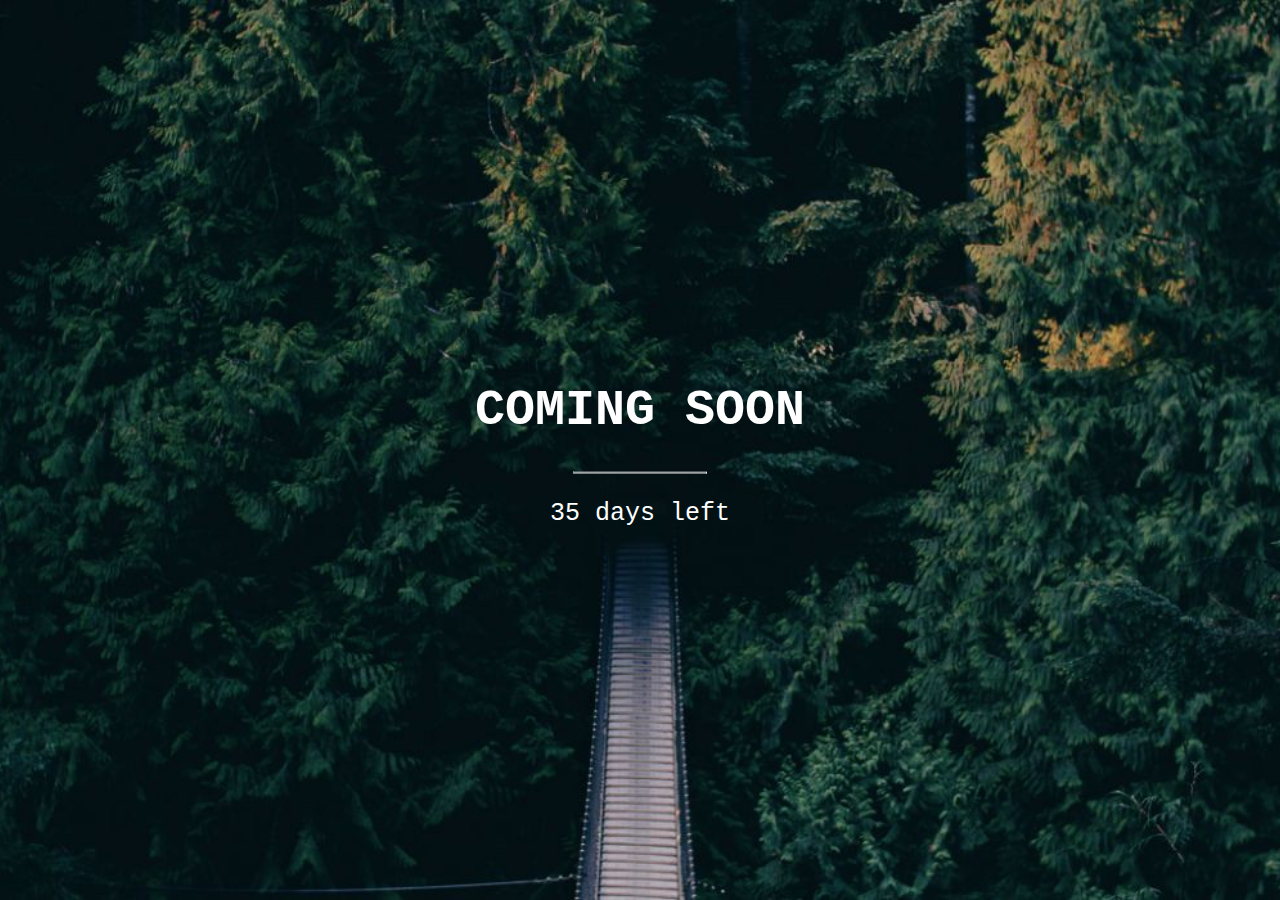
==== commit d157a796: "fix path for html and fix font" ====
--- a/index.html
+++ b/index.html
@@ -1,202 +1,93 @@
 <!DOCTYPE html>
 <html>
+<style>
+body, html {
+  height: 100%;
+  margin: 0;
+}
 
-<html lang="cz">
-<head>
-    <meta charset="UTF-8">
-    <meta name="viewport" content="width=device-width, initial-scale=1">
-    <!-- Internal Stylesheet -->
-        <link href="./assets/css/style.css" rel="stylesheet" type="text/css">
-        <link href="./assets/css/font.css" rel="stylesheet" type="text/css">
-        
-        <!-- External Stylesheet -->
-        <link href="https://cdn.jsdelivr.net/npm/bootstrap@5.1.0/dist/css/bootstrap.min.css" rel="stylesheet" integrity="sha384-KyZXEAg3QhqLMpG8r+8fhAXLRk2vvoC2f3B09zVXn8CA5QIVfZOJ3BCsw2P0p/We" crossorigin="anonymous">
+.bgimg {
+  background-image: url('forestbridge.jpg');
+  height: 100%;
+  background-position: center;
+  background-size: cover;
+  position: relative;
+  color: white;
+  font-family: "Courier New", Courier, monospace;
+  font-size: 25px;
+}
 
-        <!-- External Script -->
-        <script type="text/javascript" src="https://ajax.googleapis.com/ajax/libs/jquery/3.4.1/jquery.min.js"></script>
-	    <script src="https://cdn.jsdelivr.net/npm/bootstrap@5.1.0/dist/js/bootstrap.bundle.min.js" integrity="sha384-U1DAWAznBHeqEIlVSCgzq+c9gqGAJn5c/t99JyeKa9xxaYpSvHU5awsuZVVFIhvj" crossorigin="anonymous"></script>
-    
-    </head>
-    <body>
-        <header class="header-contain">
-            <div class="logo-img">
-                <img src="./assets/images/Logo.png">
-            </div>
-            <div class="menu">
-                <a href="">O Tento</a>
-                <a href="">Jak soutěžit </a>
-                <a href="">Pravidla</a>
-                <a href="">Výherci</a>
-                <a href="">KONTAKT</a>
-            </div>
-        </header>
-        <main class="index">
-            <div class="banner-img">
-                <img class="w-100" src="./assets/images/header-img.png">
-                <h2 class="banner-text-sm">Vyhrajte každý týden <br> pobyt v klidu lesa v <br> hodnotě 40 000 Kč!</h2>
-                <h4 class="banner-text-bi">Nebo závěsné křeslo na zahradu.</h4>
-                <div class="banner-text-rd">
-                    <div>Soutěžíme<br>každý týden o:<br> 1x pobyt v lese<br>5x závěsné křeslo</div>
-                    <div>V období<br>1. 2. – 28. 3.<br>2022</div>
-                </div>
-                <div class="banner-text-end">Právě probíhá 2. týden soutěže <label>(8. 2. – 14. 2. 2022),</label> <br>
-                    další výherce losujeme <label>15. 2. 2022.</label> 
-                </div>
-                <div class="banner-img-next">
-                    <a href="#sec1"><img src="./assets/images/next.png"></a>
-                </div>
-            </div>
-            <section class="sec1" id="sec1">
-                <div class="sec1-title">
-                    Jak soutěžit? 
-                </div>
-                <div class="sec1-content">
-                    <div>
-                        <img src="./assets/images/Functionality.png">
-                    </div>
-                    <div class="sec1-right">
-                        <div>
-                            Vyhrajte
-                        </div>
-                        <div>
-                            týdenní pobyt v udržitelném <br>ubytování v českém lese<br> nebo<br>závěsné křeslo na zahradu.
-                        </div>
-                        <div>
-                            <img src="./assets/images/sec1-right.png">
-                        </div>
-                        <div>
-                            <img class="m-t-5m" src="./assets/images/Block 2_ How TO.png">
-                        </div>
-                        <div>
-                            Více o ubytování
-                            <p>zde.</p>
-                        </div>
-                    </div>
-                </div>
-                <div class="sec1-next">
-                    <a href="#sec2">
-                        <img src="./assets/images/next.png">    
-                    </a>
-                </div>
-            </section>
-            <section class="sec2" id="sec2">
-                <div class="sec2-title">
-                    Vyplňte formulář
-                </div>
-                <div class="sec2-content">
-                    <table class="data-in">
-                        <tr>
-                            <td>Jméno:</td>
-                            <td>Příjmení:</td>
-                        </tr>
-                        <tr>
-                            <td><input></td>
-                            <td><input></td>
-                        </tr>
-                        <tr>
-                            <td>E-mail:</td>
-                            <td>Telefon: </td>
-                        </tr>
-                        <tr>
-                            <td><input></td>
-                            <td><input></td>
-                        </tr>
-                        <tr>
-                            <td>PSČ</td>
-                            <td>Kód z účtenky:</td>
-                        </tr>
-                        <tr>
-                            <td><input></td>
-                            <td><input></td>
-                        </tr>
-                        <tr>
-                            <td><button class="submit">Odeslat</button> </td>
-                            <td>
-                                Souhlasím se zpracováním <span>osobních údajů.</span><br>  
-                                <input type="checkbox" class="question-check">
-                            </td>
-                        </tr>
-                    </table>
-                </div>
-                <div class="sec2-next">
-                    <a href="#sec3">
-                        <img src="./assets/images/sec2-next.png">
-                    </a>
-                </div>
-            </section>
-            <section class="sec3" id="sec3">
-                <div class="sec1-title">
-                    O značce Tento
-                </div>
-                <div class="sec3-title-content">
-                    <div>Vítěz Volby spotřebitelů</div>
-                    <img src="./assets/images/VS 21 logo CZ outline_kruh 1.png">
-                </div>
-                <div class="move">
-                    <img src="./assets/images/Movie.png">
-                </div>
-                <div class="brand">
-                    <div>
-                        <img src="./assets/images/image 1.png">
-                        <div class="brand-title">O lesy se staráme.</div>
-                        <div class="brand-content">Je pro nás důležité, aby <br> naše dřevo pocházelo z <br>udržitelně spravovaných <br>
-                             lesů, které rostou více, než <br> jsou využívány, a v nichž je <br>
-                             udržována biodiverzita. Se <br> surovinami zacházíme<br>šetrně.</div>
-                    </div>
-                    <div>
-                        <img src="./assets/images/image 2.png">
-                        <div class="brand-title">Udržitelnost v každé<br>
-                        fázi výroby.</div>
-                        <div class="brand-content">Udržitelnost zohledňujeme při <br>
-                            každém kroku naší výroby. <br> Proto také optimalizujeme <br>
-                            využívání vody a energie, aby <br> bylo co nejefektivnější.</div>
-                    </div>
-                    <div>
-                        <img src="./assets/images/image 3.png">
-                        <div class="brand-title">Na obalech záleží.</div>
-                        <div class="brand-content">Dbáme na to, aby také naše 
-                            <br>obaly byly udržitelné. Za<br> poslední dva roky jsme o 17 % <br>
-                            snížili podíl plastů v obalech,<br> 
-                            ve kterých jsou baleny výrobky <br>
-                            naší značky. Naše obaly jsou <br> 100 % recyklovatelné. </div>
-                    </div>
-                    <div>
-                        <img src="./assets/images/image 4.png">
-                        <div class="brand-title">Vyráběné blízko vás.</div>
-                        <div class="brand-content">Všechny produkty vyrábíme v <br>
-                            rozumné vzdálenosti od zdrojů <br>
-                            surovin a od našich odběratelů.<br>
-                            Menší vzdálenost znamená <br>
-                            menší potřebu přepravy zboží a<br>
-                            tím pádem i snížení emisí CO2.</div>
-                    </div>
-                </div>
-            </section>
-            <section class="sec4">
-                <div class="sec2-title">
-                    Kontakt
-                </div>
-                <div>
-                    V případě jakýchkoliv dotazů či nejasností nás neváhejte kontaktovat.
-                </div>
-                <div class="flex">
-                    <div>lorem@ipsum.com</div>
-                    <div>+420 000 000</div>
-                </div>
-                <div>
-                    Informace o zpracování osobních údajů a využití cookies naleznete
-                    <label>zde.</label>
-                </div>
-            </section>
+.topleft {
+  position: absolute;
+  top: 0;
+  left: 16px;
+}
 
-            <footer>
-                <div class="footer">
-                    <img src="./assets/images/facebook.png">
-                    <img src="./assets/images/instagram (1).png">
-                    <img src="./assets/images/Layer 1.png">
-                </div>
-            </footer>
-        </main>
-    </body>
+.bottomleft {
+  position: absolute;
+  bottom: 0;
+  left: 16px;
+}
+
+.middle {
+  position: absolute;
+  top: 50%;
+  left: 50%;
+  transform: translate(-50%, -50%);
+  text-align: center;
+}
+
+hr {
+  margin: auto;
+  width: 40%;
+}
+</style>
+<body>
+
+<div class="bgimg">
+  <div class="topleft">
+    <p></p>
+  </div>
+  <div class="middle">
+    <h1>COMING SOON</h1>
+    <hr>
+    <p>35 days left</p>
+  </div>
+  <div class="bottomleft">
+    <p></p>
+  </div>
+</div>
+
+</body>
 </html>
-</html>+<script>
+// Set the date we're counting down to
+var countDownDate = new Date("Jan 5, 2022 15:37:25").getTime();
+
+// Update the count down every 1 second
+var x = setInterval(function() {
+
+  // Get todays date and time
+  var now = new Date().getTime();
+
+  // Find the distance between now an the count down date
+  var distance = countDownDate - now;
+
+  // Time calculations for days, hours, minutes and seconds
+  var days = Math.floor(distance / (1000 * 60 * 60 * 24));
+  var hours = Math.floor((distance % (1000 * 60 * 60 * 24)) / (1000 * 60 * 60));
+  var minutes = Math.floor((distance % (1000 * 60 * 60)) / (1000 * 60));
+  var seconds = Math.floor((distance % (1000 * 60)) / 1000);
+
+  // Display the result in an element with id="demo"
+  document.getElementById("demo").innerHTML = days + "d " + hours + "h "
+  + minutes + "m " + seconds + "s ";
+
+  // If the count down is finished, write some text
+  if (distance < 0) {
+    clearInterval(x);
+    document.getElementById("demo").innerHTML = "EXPIRED";
+  }
+}, 1000);
+</script>
+
